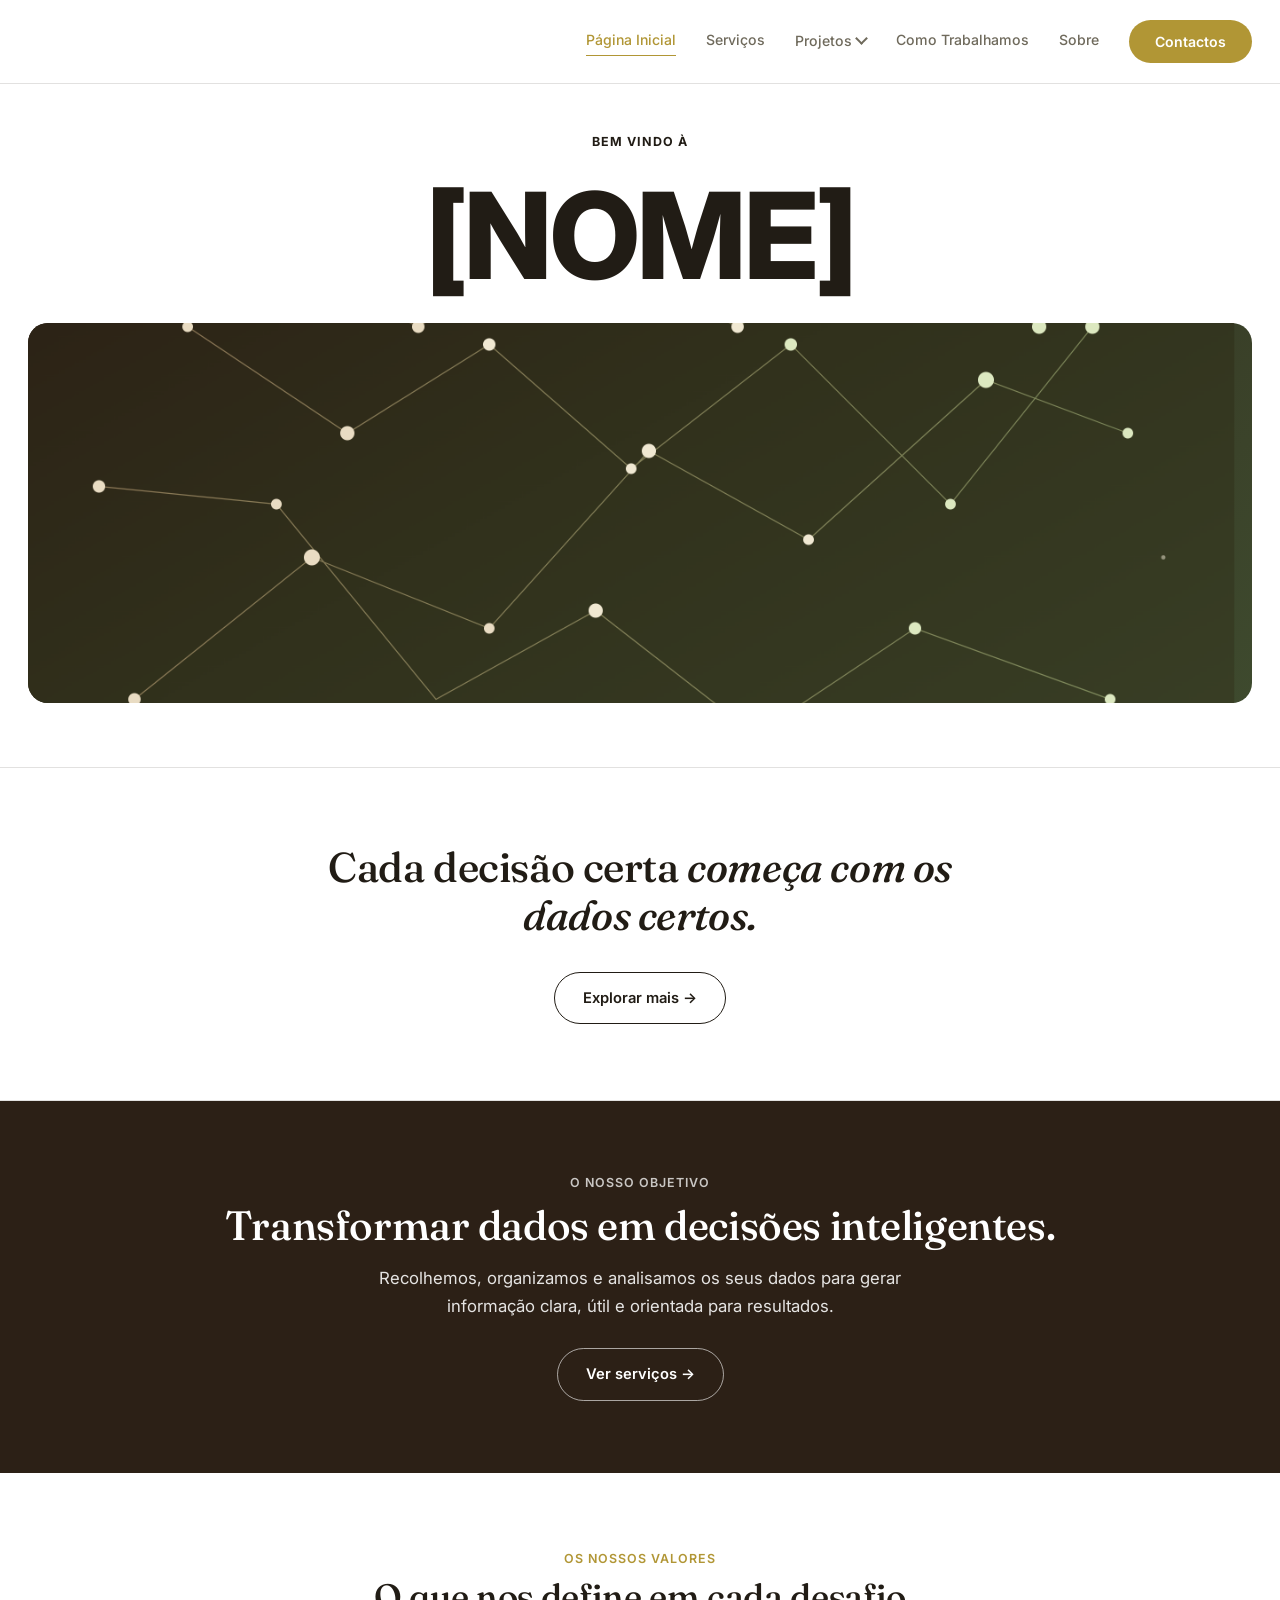
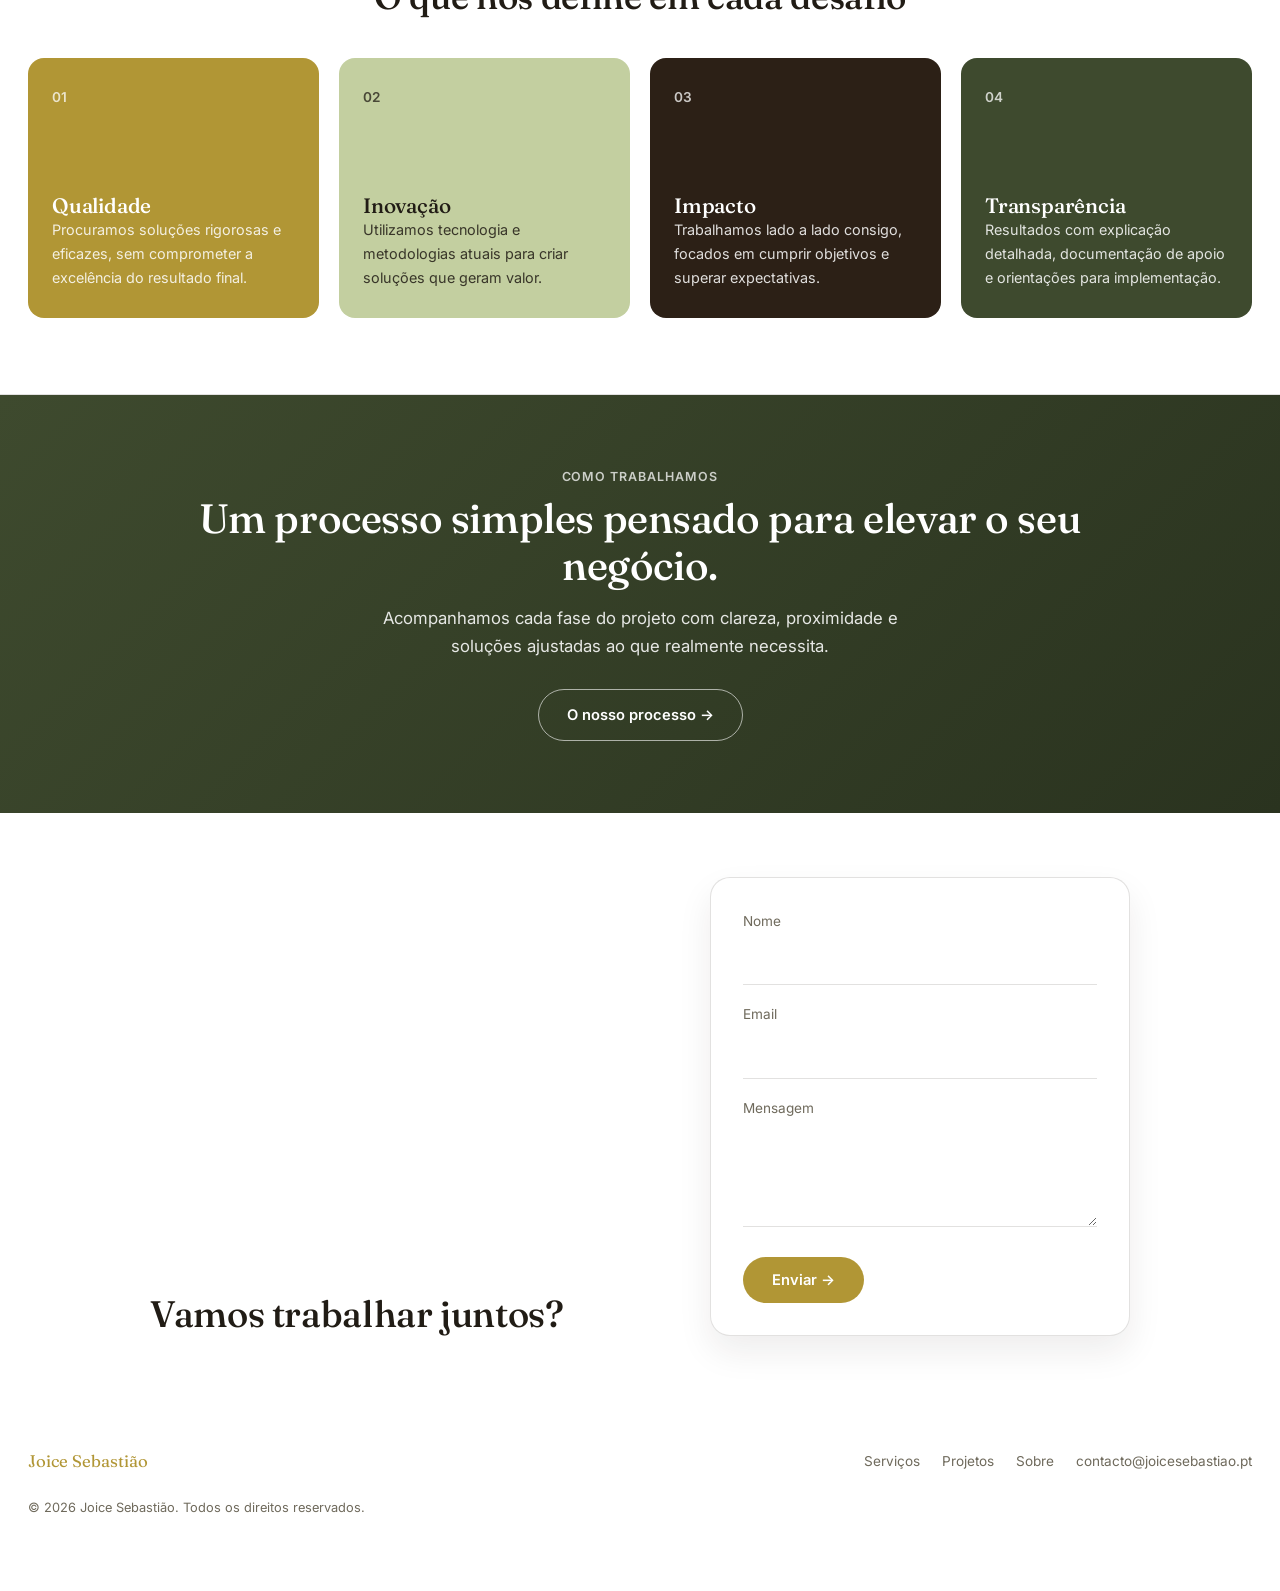
==== index.html @ 678a0b49 "Details" ====
<!DOCTYPE html>
<html lang="pt">
<head>
<meta charset="UTF-8">
<meta name="viewport" content="width=device-width, initial-scale=1.0">
<title>Joice Sebastião — Dados para decisões melhores</title>
<meta name="description" content="Ajudamos empresas a tomar decisões baseadas em dados: segmentação de clientes, classificação de risco de crédito e previsão de vendas.">
<link rel="stylesheet" href="css/style.css?v=49">
</head>
<body>

<div class="navbar-wrap">
  <div class="navbar-shell">
    <nav class="navbar">
      <button class="navbar__toggle" aria-label="Abrir menu">&#9776;</button>
      <ul class="navbar__links">
        <li><a href="index.html" class="is-active">Página Inicial</a></li>
        <li><a href="servicos.html">Serviços</a></li>
        <li class="has-dropdown">
          <a href="projetos.html">Projetos</a>
          <ul class="dropdown">
            <li><a href="projetos/segmentacao-centro-comercial.html">Clustering de Clientes</a></li>
            <li><a href="projetos/classificação-de-risco-banca.html">Classificação de Risco de Crédito</a></li>
            <li><a href="projetos/previsao-vendas-rossmann.html">Previsão de Vendas</a></li>
          </ul>
        </li>
        <li><a href="como-trabalhamos.html">Como Trabalhamos</a></li>
        <li><a href="sobre.html">Sobre</a></li>
        <li><a href="contactos.html" class="navbar__cta">Contactos</a></li>
      </ul>
    </nav>
  </div>
</div>

<header class="launch-hero">
  <div class="container">
    <div class="launch-hero__eyebrows">
      <span>Bem vindo à</span>
    </div>
    <h1 class="launch-hero__title">[NOME]</h1>
  </div>
  <div class="container">
    <div class="launch-hero__photo">
      <img src="assets/hero-banner.png" alt="" width="1440" height="720">
    </div>
  </div>
</header>

<section class="section">
  <div class="container explore__inner">
    <h2>Cada decisão certa <em>começa com os dados certos.</em></h2>
    <a href="#objetivo" class="btn btn-outline">Explorar mais &rarr;</a>
  </div>
</section>

<section class="narrative-block narrative-block--blue" id="objetivo">
  <div class="container">
    <span class="eyebrow">O nosso objetivo</span>
    <h2>Transformar dados em decisões inteligentes.</h2>
    <p>Recolhemos, organizamos e analisamos os seus dados para gerar informação clara, útil e orientada para resultados.</p>
    <a href="servicos.html" class="btn btn-outline--on-primary">Ver serviços &rarr;</a>
  </div>
</section>

<section class="section">
  <div class="container">
    <div class="section-head">
      <div>
        <span class="eyebrow">Os nossos valores</span>
        <h2>O que nos define em cada desafio</h2>
      </div>
    </div>

    <div class="values-grid">
      <div class="value-card value-card--red">
        <span class="value-card__num">01</span>
        <div>
          <h3>Qualidade</h3>
          <p>Procuramos soluções rigorosas e eficazes, sem comprometer a excelência do resultado final.</p>
        </div>
      </div>
      <div class="value-card value-card--sage">
        <span class="value-card__num">02</span>
        <div>
          <h3>Inovação</h3>
          <p>Utilizamos tecnologia e metodologias atuais para criar soluções que geram valor.</p>
        </div>
      </div>
      <div class="value-card value-card--blue">
        <span class="value-card__num">03</span>
        <div>
          <h3>Impacto</h3>
          <p>Trabalhamos lado a lado consigo, focados em cumprir objetivos e superar expectativas.</p>
        </div>
      </div>
      <div class="value-card value-card--olive">
        <span class="value-card__num">04</span>
        <div>
          <h3>Transparência</h3>
          <p>Resultados com explicação detalhada, documentação de apoio e orientações para implementação.</p>
        </div>
      </div>
    </div>
  </div>
</section>

<section class="narrative-block narrative-block--olive">
  <div class="container">
    <span class="eyebrow">Como trabalhamos</span>
    <h2>Um processo simples pensado para elevar o seu negócio.</h2>
    <p>Acompanhamos cada fase do projeto com clareza, proximidade e soluções ajustadas ao que realmente necessita.</p>
    <a href="como-trabalhamos.html" class="btn btn-outline--on-primary">O nosso processo &rarr;</a>
  </div>
</section>

<section class="home-contact">
  <div class="container">
    <div class="home-contact__card">
      <h2>Vamos trabalhar juntos?</h2>
      <form class="home-contact__form" action="mailto:contacto@joicesebastiao.pt" method="post" enctype="text/plain">
        <div class="form-field">
          <label for="home-nome">Nome</label>
          <input type="text" id="home-nome" name="nome" required>
        </div>
        <div class="form-field">
          <label for="home-email">Email</label>
          <input type="email" id="home-email" name="email" required>
        </div>
        <div class="form-field">
          <label for="home-mensagem">Mensagem</label>
          <textarea id="home-mensagem" name="mensagem" required></textarea>
        </div>
        <button type="submit" class="btn btn-primary">Enviar &rarr;</button>
      </form>
    </div>
  </div>
</section>

<footer class="footer">
  <div class="container">
    <div class="footer__row">
      <span class="footer__brand">Joice Sebastião</span>
      <div class="footer__links">
        <a href="servicos.html">Serviços</a>
        <a href="projetos.html">Projetos</a>
        <a href="sobre.html">Sobre</a>
        <a href="mailto:contacto@joicesebastiao.pt">contacto@joicesebastiao.pt</a>
      </div>
    </div>
    <p class="footer__meta">&copy; 2026 Joice Sebastião. Todos os direitos reservados.</p>
  </div>
</footer>

<script src="js/script.js?v=15"></script>
</body>
</html>
---- css/style.css ----
@charset "UTF-8";
@import url('https://fonts.googleapis.com/css2?family=Fraunces:opsz,wght@9..144,400;9..144,500;9..144,600&family=Inter:wght@400;500;600;800&family=Lora:ital,wght@0,500;0,600;0,700;1,500&display=swap');

:root {
  --color-primary:  #b19635;
  --color-primary-dark: #b19635;
  --color-sage: #c3cfa0;
  --color-blue: #2c2016;
  --color-olive: #3e4a2e;
  --bg: #ffffff;
  --text: #211c15;
  --text-muted: #6f6a5c;
  --on-primary: #ffffff;
  --line: rgba(33, 28, 21, 0.13);
  --gradient-primary: linear-gradient(135deg, var(--color-primary) 0%, var(--color-primary-dark) 100%);
  --font-serif: 'Fraunces', serif;
  --font-sans: 'Inter', sans-serif;
  --font-display: 'Inter', sans-serif;
  --max-width: 1440px;
}

* {
  box-sizing: border-box;
}

html {
  scroll-behavior: smooth;
}

body {
  margin: 0;
  background: var(--bg);
  color: var(--text);
  font-family: var(--font-sans);
  line-height: 1.65;
  -webkit-font-smoothing: antialiased;
}

h1, h2, h3, h4 {
  font-family: var(--font-serif);
  font-weight: 500;
  line-height: 1.15;
  letter-spacing: -0.01em;
  margin: 0 0 0.5em;
}

p {
  margin: 0 0 1em;
}

a {
  color: inherit;
  text-decoration: none;
}

img {
  max-width: 100%;
  display: block;
}

ul {
  margin: 0;
  padding: 0;
  list-style: none;
}

.container {
  max-width: var(--max-width);
  margin: 0 auto;
  padding: 0 28px;
}

/* Buttons & links */
.btn {
  display: inline-flex;
  align-items: center;
  gap: 8px;
  padding: 13px 28px;
  border-radius: 100px;
  font-family: var(--font-sans);
  font-weight: 600;
  font-size: 0.92rem;
  border: 1px solid transparent;
  cursor: pointer;
  transition: transform 0.15s ease, background 0.15s ease, color 0.15s ease;
}

.btn:hover {
  transform: translateY(-1px);
}

.btn-primary {
  background: var(--gradient-primary);
  color: var(--on-primary);
}

.btn-primary:hover {
  background: var(--color-primary-dark);
}

.btn-light {
  background: var(--on-primary);
  color: var(--color-primary-dark);
}

.btn-outline {
  background: transparent;
  border-color: currentColor;
}

.btn-outline--on-primary {
  color: var(--on-primary);
  border-color: rgba(255, 255, 255, 0.6);
}

.link-arrow {
  display: inline-flex;
  align-items: center;
  gap: 8px;
  font-weight: 600;
  font-size: 0.92rem;
  border-bottom: 1px solid currentColor;
  padding-bottom: 2px;
  transition: gap 0.2s ease;
}

.link-arrow:hover {
  gap: 14px;
}

/* Navbar */
.navbar-wrap {
  position: sticky;
  top: 0;
  z-index: 100;
  background: var(--bg);
  border-bottom: 1px solid var(--line);
}

.navbar-shell {
  position: relative;
  max-width: var(--max-width);
  margin: 0 auto;
  padding: 20px 28px;
  display: flex;
  justify-content: flex-end;
}

.navbar {
  display: flex;
  align-items: center;
}

.navbar__links {
  display: flex;
  align-items: center;
  gap: 30px;
  list-style: none;
  flex-wrap: nowrap;
}

.navbar__links a {
  display: block;
  padding-bottom: 4px;
  font-weight: 500;
  font-size: 0.88rem;
  color: var(--text-muted);
  white-space: nowrap;
  border-bottom: 1px solid transparent;
}

.navbar__links a:hover,
.navbar__links a.is-active {
  color: var(--color-primary-dark);
  border-bottom-color: var(--color-primary);
}

.navbar__links a.navbar__cta {
  display: inline-flex;
  align-items: center;
  justify-content: center;
  text-align: center;
  padding: 10px 26px;
  border-radius: 100px;
  background: var(--gradient-primary);
  color: var(--on-primary);
  font-weight: 600;
  border-bottom: none;
}

.navbar__links a.navbar__cta:hover {
  background: var(--color-primary-dark);
  color: var(--on-primary);
  border-bottom: none;
}

.navbar__toggle {
  display: none;
  background: none;
  border: none;
  font-size: 1.5rem;
  cursor: pointer;
  color: var(--color-primary-dark);
  padding: 4px 10px;
}

/* Nav dropdown */
.has-dropdown {
  position: relative;
}

.has-dropdown > a {
  display: inline-flex;
  align-items: center;
  gap: 5px;
}

.has-dropdown > a::after {
  content: '';
  width: 7px;
  height: 7px;
  border-right: 2px solid currentColor;
  border-bottom: 2px solid currentColor;
  margin-top: -3px;
  transform: rotate(45deg);
  transition: transform 0.2s ease;
}

.has-dropdown:hover > a::after,
.has-dropdown:focus-within > a::after {
  margin-top: 2px;
  transform: rotate(225deg);
}

.has-dropdown::after {
  content: '';
  position: absolute;
  left: 0;
  right: 0;
  top: 100%;
  height: 14px;
}

.dropdown {
  position: absolute;
  top: 100%;
  left: 50%;
  margin-top: 14px;
  transform: translateX(-50%) translateY(-6px);
  background: var(--bg);
  border: 1px solid var(--line);
  border-radius: 10px;
  box-shadow: 0 14px 30px rgba(33, 28, 21, 0.12);
  padding: 8px;
  min-width: 240px;
  list-style: none;
  opacity: 0;
  visibility: hidden;
  transition: opacity 0.18s ease, transform 0.18s ease, visibility 0.18s;
  z-index: 10;
}

.has-dropdown:hover .dropdown,
.has-dropdown:focus-within .dropdown {
  opacity: 1;
  visibility: visible;
  transform: translateX(-50%) translateY(0);
}

.dropdown a {
  display: block;
  padding: 10px 14px;
  border-radius: 6px;
  font-size: 0.85rem;
  color: var(--text-muted);
  white-space: normal;
  border-bottom: none;
}

.dropdown a:hover {
  background: var(--color-primary);
  color: var(--on-primary);
}

/* Hero */
.hero {
  background: var(--color-blue);
  color: var(--on-primary);
  border-radius: 0;
  padding: 96px 0;
  text-align: center;
}

.hero__grid {
  display: grid;
  grid-template-columns: 1.15fr 0.85fr;
  gap: 48px;
  align-items: center;
}

.hero__visual {
  display: flex;
  justify-content: center;
}

.hero__visual-card {
  position: relative;
  width: 100%;
  max-width: 380px;
  background: var(--bg);
  border-radius: 20px;
  padding: 32px 28px 64px;
  box-shadow: 0 24px 60px rgba(33, 28, 21, 0.28);
}

.hero__chart {
  width: 100%;
  height: auto;
  display: block;
}

.hero__chart-area {
  fill: var(--color-primary);
  opacity: 0.16;
}

.hero__chart-line {
  fill: none;
  stroke: var(--color-primary);
  stroke-width: 3;
  stroke-linecap: round;
}

.hero__chip {
  position: absolute;
  display: flex;
  flex-direction: column;
  gap: 2px;
  background: var(--bg);
  border-radius: 12px;
  padding: 10px 16px;
  box-shadow: 0 10px 24px rgba(33, 28, 21, 0.16);
}

.hero__chip-label {
  font-size: 0.68rem;
  color: var(--text-muted);
  text-transform: uppercase;
  letter-spacing: 0.04em;
  white-space: nowrap;
}

.hero__chip-value {
  font-family: var(--font-serif);
  font-weight: 600;
  font-size: 1.05rem;
  color: var(--color-primary-dark);
  white-space: nowrap;
}

.hero__chip--1 {
  top: 18px;
  right: -14px;
}

.hero__chip--2 {
  bottom: 18px;
  left: -14px;
}

.hero__eyebrow {
  display: block;
  font-size: 0.8rem;
  letter-spacing: 0.12em;
  text-transform: uppercase;
  color: rgba(255, 255, 255, 0.75);
  margin-bottom: 20px;
}

.hero h1 {
  font-size: clamp(1.8rem, 3.2vw, 2.6rem);
  max-width: 1000px;
  font-weight: 500;
  white-space: normal;
  margin: 0 auto 4px;
}

.hero h1 em {
  font-style: italic;
}

.hero__tagline {
  font-family: var(--font-serif);
  font-weight: 600;
  font-size: 1.6rem;
  color: var(--on-primary);
  margin-top: 0;
  margin-bottom: 0;
}

.hero__lead {
  font-size: 1.15rem;
  color: rgba(255, 255, 255, 0.88);
  max-width: 820px;
  margin: 18px auto 0;
  font-family: var(--font-sans);
}

.hero__actions {
  display: flex;
  justify-content: center;
  gap: 16px;
  margin-top: 32px;
  flex-wrap: wrap;
}

/* Section */
.section {
  padding: 76px 0;
  border-bottom: 1px solid var(--line);
}

.section:last-of-type {
  border-bottom: none;
}

.section--tight {
  padding: 48px 0;
}

.section-head {
  display: flex;
  flex-direction: column;
  align-items: center;
  text-align: center;
  gap: 20px;
  margin: 0 auto 40px;
  max-width: 640px;
}

.section-head h2 {
  font-size: clamp(1.6rem, 3.6vw, 2.2rem);
  margin: 0;
}

.eyebrow {
  display: block;
  font-family: var(--font-sans);
  font-weight: 600;
  font-size: 0.78rem;
  text-transform: uppercase;
  letter-spacing: 0.08em;
  color: var(--color-primary-dark);
  margin-bottom: 8px;
}

.section-lead {
  color: var(--text-muted);
  max-width: 560px;
}

/* Explore teaser */
.explore__inner {
  display: flex;
  flex-direction: column;
  align-items: center;
  gap: 32px;
  text-align: center;
}

.explore__inner h2 {
  max-width: 640px;
  font-size: clamp(1.8rem, 4vw, 2.6rem);
  margin: 0;
}

/* Image grid */
.image-grid {
  display: grid;
  grid-template-columns: 1fr 1fr;
  gap: 20px;
}

.image-grid__col {
  display: flex;
  flex-direction: column;
  gap: 20px;
}

.image-grid__item {
  background: #ece4d1;
  border-radius: 12px;
}

.image-grid__item--sm {
  min-height: 140px;
}

.image-grid__item--lg {
  min-height: 300px;
}

/* Scroll reveal */
.reveal {
  opacity: 0;
  transform: translateY(22px);
  transition: opacity 0.7s cubic-bezier(0.2, 0.7, 0.3, 1), transform 0.7s cubic-bezier(0.2, 0.7, 0.3, 1);
}

.reveal.is-visible {
  opacity: 1;
  transform: translateY(0);
}

.image-grid__item {
  transition: transform 0.3s ease, box-shadow 0.3s ease;
}

.image-grid__item:hover {
  transform: translateY(-4px);
  box-shadow: 0 14px 30px rgba(33, 28, 21, 0.1);
}

@media (prefers-reduced-motion: reduce) {
  .reveal,
  .modal-reveal {
    opacity: 1;
    transform: none;
    transition: none;
  }

  .image-grid__item {
    transition: none;
  }
}

/* Service cards (playful, homepage teaser) */
.service-cards {
  display: grid;
  grid-template-columns: repeat(2, 1fr);
  gap: 24px;
  align-items: stretch;
}

.service-card {
  position: relative;
  background: var(--bg);
  border: 1px solid var(--line);
  border-radius: 20px;
  padding: 26px 26px 28px;
  overflow: hidden;
  transition: transform 0.25s ease, box-shadow 0.25s ease, border-color 0.25s ease;
}

.service-card:hover {
  transform: translateY(-6px) rotate(-0.6deg);
  box-shadow: 0 20px 40px rgba(33, 28, 21, 0.12);
  border-color: var(--color-primary);
}

.service-card:nth-child(even):hover {
  transform: translateY(-6px) rotate(0.6deg);
}

.service-card__ghost {
  position: absolute;
  top: 12px;
  right: 16px;
  font-family: var(--font-serif);
  font-size: 3rem;
  color: var(--color-primary);
  opacity: 0.18;
  line-height: 1;
  pointer-events: none;
}

.service-card h3 {
  font-size: 1.2rem;
  margin: 30px 0 8px;
  position: relative;
  max-width: 80%;
}

.service-card p {
  color: var(--text-muted);
  margin: 0 0 20px;
  font-size: 0.94rem;
  position: relative;
}

.service-card .btn {
  position: relative;
  padding: 9px 20px;
  font-size: 0.84rem;
}

/* Service rows (two-column cards, for services page) */
.service-rows {
  display: grid;
  grid-template-columns: repeat(2, 1fr);
  gap: 24px;
}

.service-row {
  display: flex;
  flex-direction: column;
  align-items: flex-start;
  gap: 4px;
  padding: 40px 36px;
  border: 1px solid var(--line);
  border-radius: 20px;
  transition: transform 0.25s ease, box-shadow 0.25s ease, border-color 0.25s ease;
}

.service-row:hover {
  transform: translateY(-6px);
  box-shadow: 0 18px 36px rgba(33, 28, 21, 0.1);
  border-color: var(--color-primary);
}

.service-row__index {
  font-family: var(--font-serif);
  font-size: 1.9rem;
  color: var(--color-primary);
  margin-bottom: 10px;
}

.service-row h3 {
  font-size: 1.25rem;
  margin: 0 0 8px;
}

.service-row p {
  color: var(--text-muted);
  margin: 0 0 24px;
  font-size: 0.94rem;
}

.service-row .link-arrow {
  margin-top: auto;
}

/* Service sub-heading (merged service category pages) */
.service-sub {
  display: flex;
  align-items: center;
  gap: 12px;
  margin: 0 0 4px;
}

.service-sub h3 {
  font-size: 1.5rem;
  margin: 0;
}

.service-divider {
  padding-top: 40px;
  border-top: 1px solid var(--line);
}

/* Cards (projects) */
.card-grid {
  display: grid;
  grid-template-columns: repeat(3, 1fr);
  gap: 22px;
}

.card {
  border: 1px solid var(--line);
  border-radius: 12px;
  padding: 28px;
}

.card h3 {
  font-size: 1.1rem;
}

.card p {
  color: var(--text-muted);
  font-size: 0.94rem;
}

.card--project {
  transition: transform 0.3s ease, box-shadow 0.3s ease, border-color 0.3s ease;
}

.card--project:hover {
  transform: translateY(-4px);
  box-shadow: 0 16px 34px rgba(33, 28, 21, 0.1);
  border-color: var(--color-primary);
}

.card__reveal {
  display: grid;
  grid-template-rows: 0fr;
  transition: grid-template-rows 0.35s ease;
}

.card__reveal-inner {
  overflow: hidden;
}

.card--project:hover .card__reveal {
  grid-template-rows: 1fr;
}

.card__reveal-stat {
  display: flex;
  align-items: center;
  gap: 14px;
  padding-top: 16px;
  margin-top: 2px;
  margin-bottom: 14px;
  border-top: 1px solid var(--line);
}

.card__reveal-stat .num {
  font-family: var(--font-serif);
  font-size: 2.2rem;
  color: var(--color-primary);
  line-height: 1;
}

.card__reveal-stat p {
  margin: 0;
  font-size: 0.85rem;
}

/* Steps */
.steps {
  display: flex;
  flex-direction: column;
}

.step {
  display: grid;
  grid-template-columns: 64px 1fr;
  gap: 24px;
  padding: 30px 0;
  border-top: 1px solid var(--line);
}

.steps .step:last-child {
  border-bottom: 1px solid var(--line);
}

.step__number {
  font-family: var(--font-serif);
  font-size: 1.7rem;
  color: var(--color-primary);
}

.step h3 {
  font-size: 1.15rem;
}

.step p {
  color: var(--text-muted);
  margin: 0;
  max-width: 500px;
}

/* CTA banner (brand block) */
.cta-banner {
  background: var(--gradient-primary);
  color: var(--on-primary);
  padding: 40px 0;
}

.cta-banner__inner {
  display: flex;
  align-items: center;
  justify-content: space-between;
  gap: 20px;
  flex-wrap: wrap;
}

.cta-banner p {
  margin: 0;
  font-family: var(--font-serif);
  font-size: 1.2rem;
}

/* Detail page */
.detail-eyebrow {
  color: rgba(255, 255, 255, 0.8);
  font-size: 0.8rem;
  text-transform: uppercase;
  letter-spacing: 0.12em;
  display: block;
  margin-bottom: 16px;
}

.detail-body {
  max-width: 720px;
  margin: 0 auto;
}

.detail-body h4 {
  font-family: var(--font-sans);
  font-weight: 600;
  font-size: 0.92rem;
  text-transform: uppercase;
  letter-spacing: 0.04em;
  margin-top: 40px;
  margin-bottom: 16px;
  color: var(--text);
}

.detail-list li {
  padding: 13px 0 13px 22px;
  border-top: 1px solid var(--line);
  position: relative;
  color: var(--text-muted);
}

.detail-list li:last-child {
  border-bottom: 1px solid var(--line);
}

.detail-list li::before {
  content: '';
  position: absolute;
  left: 0;
  top: 21px;
  width: 8px;
  height: 1px;
  background: var(--color-primary);
}

.detail-list li strong {
  color: var(--text);
  font-weight: 600;
}

.detail-note {
  color: var(--text-muted);
  font-family: 'Lora', serif;
  font-style: italic;
  font-size: 1.1rem;
  margin-top: 24px;
  line-height: 1.5;
}

/* Two-column detail sections */
.detail-columns {
  display: grid;
  grid-template-columns: 1fr 1fr;
  gap: 28px;
  align-items: start;
}

.detail-column {
  border: 1px solid var(--line);
  border-radius: 16px;
  padding: 32px;
}

.detail-column h4 {
  font-family: var(--font-sans);
  font-weight: 600;
  font-size: 0.92rem;
  text-transform: uppercase;
  letter-spacing: 0.04em;
  color: var(--text);
  margin: 0 0 18px;
}

/* Project detail extras */
.project-layout {
  display: grid;
  grid-template-columns: 260px 1fr;
  gap: 64px;
  align-items: start;
}

.project-sidebar {
  position: sticky;
  top: 110px;
}

.project-sidebar__cta {
  width: 100%;
  justify-content: center;
  margin-top: 28px;
}

.project-meta--vertical {
  display: flex;
  flex-direction: column;
  gap: 20px;
}

.project-meta--vertical .project-meta__item {
  padding-bottom: 18px;
  border-bottom: 1px solid var(--line);
}

.project-meta__item .label {
  display: block;
  font-size: 0.78rem;
  text-transform: uppercase;
  letter-spacing: 0.08em;
  color: var(--text-muted);
  margin-bottom: 4px;
}

.project-meta__item .value {
  display: block;
  font-family: var(--font-serif);
  font-size: 1.1rem;
}

.deliverable-grid {
  display: grid;
  grid-template-columns: 1fr 1fr;
  gap: 20px;
  margin-bottom: 8px;
}

.deliverable-card {
  border: 1px solid var(--line);
  border-radius: 14px;
  padding: 28px;
  transition: transform 0.25s ease, box-shadow 0.25s ease, border-color 0.25s ease;
}

.deliverable-card:hover {
  transform: translateY(-4px);
  box-shadow: 0 16px 34px rgba(33, 28, 21, 0.1);
  border-color: var(--color-primary);
}

.deliverable-card__num {
  display: block;
  font-family: var(--font-serif);
  font-size: 1.9rem;
  color: var(--color-primary);
  margin-bottom: 10px;
}

.deliverable-card h5 {
  font-family: var(--font-serif);
  font-weight: 500;
  font-size: 1.1rem;
  margin: 0 0 8px;
}

.deliverable-card p {
  color: var(--text-muted);
  font-size: 0.92rem;
  margin: 0;
}

.deliverable-card .detail-list {
  margin-top: 6px;
}

.deliverable-card .detail-list li {
  font-size: 0.88rem;
  padding: 10px 0 10px 18px;
}

.results-grid {
  display: grid;
  grid-template-columns: repeat(3, 1fr);
  gap: 20px;
}

.results-grid--2x2 {
  grid-template-columns: repeat(2, 1fr);
}

.result-card {
  background: var(--gradient-primary);
  color: var(--on-primary);
  border-radius: 14px;
  padding: 28px;
}

.result-card__num {
  display: block;
  font-family: var(--font-serif);
  font-size: 2.6rem;
  margin-bottom: 12px;
}

.result-card p {
  margin: 0;
  font-size: 0.9rem;
  opacity: 0.92;
}

.project-main h4 {
  font-family: var(--font-serif);
  font-weight: 500;
  font-size: 1.9rem;
  text-transform: none;
  letter-spacing: normal;
  color: var(--text);
  margin-top: 48px;
  margin-bottom: 22px;
}

.project-main h4:first-child {
  margin-top: 0;
}

/* Contact */
.contact-grid {
  display: grid;
  grid-template-columns: 1fr 1fr;
  gap: 56px;
}

.contact-list {
  display: flex;
  flex-direction: column;
  gap: 22px;
}

.contact-list dt {
  font-size: 0.78rem;
  text-transform: uppercase;
  letter-spacing: 0.1em;
  color: var(--text-muted);
  margin-bottom: 4px;
}

.contact-list dd {
  margin: 0;
  font-family: var(--font-serif);
  font-size: 1.2rem;
}

.form-field {
  margin-bottom: 20px;
}

.form-field label {
  display: block;
  font-size: 0.85rem;
  color: var(--text-muted);
  margin-bottom: 8px;
}

.form-field input,
.form-field textarea {
  width: 100%;
  padding: 12px 0;
  border: none;
  border-bottom: 1px solid var(--line);
  background: transparent;
  font-family: var(--font-sans);
  font-size: 1rem;
  color: var(--text);
}

.form-field input:focus,
.form-field textarea:focus {
  outline: none;
  border-bottom-color: var(--color-primary);
}

.form-field textarea {
  min-height: 100px;
  resize: vertical;
}

/* Modal */
.modal-overlay {
  position: fixed;
  inset: 0;
  background: rgba(33, 28, 21, 0.55);
  display: flex;
  align-items: center;
  justify-content: center;
  padding: 24px;
  z-index: 200;
  opacity: 0;
  visibility: hidden;
  transition: opacity 0.25s ease, visibility 0.25s;
}

.modal-overlay.is-open {
  opacity: 1;
  visibility: visible;
}

.modal {
  background: var(--on-primary);
  border-radius: 20px;
  max-width: 880px;
  width: 100%;
  max-height: 85vh;
  overflow-y: auto;
  box-shadow: 0 30px 70px rgba(33, 28, 21, 0.35);
  transform: translateY(16px);
  transition: transform 0.25s ease;
  font-family: 'Lora', serif;
}

.modal-overlay.is-open .modal {
  transform: translateY(0);
}

.modal__header {
  position: relative;
  background: var(--gradient-primary);
  color: var(--on-primary);
  padding: 48px 56px 36px;
  border-radius: 20px 20px 0 0;
}

.modal__close {
  position: absolute;
  top: 24px;
  right: 24px;
  width: 40px;
  height: 40px;
  border-radius: 50%;
  border: none;
  background: rgba(255, 255, 255, 0.2);
  color: var(--on-primary);
  font-size: 1.4rem;
  line-height: 1;
  cursor: pointer;
  display: flex;
  align-items: center;
  justify-content: center;
  transition: background 0.15s ease;
}

.modal__close:hover {
  background: rgba(255, 255, 255, 0.35);
}

.modal__header h3 {
  font-family: 'Lora', serif;
  font-weight: 600;
  font-size: clamp(1.9rem, 3.4vw, 2.6rem);
  line-height: 1.25;
  margin: 0 0 14px;
  padding-right: 40px;
}

.modal__header p {
  color: rgba(255, 255, 255, 0.88);
  margin: 0;
  font-size: 1.05rem;
  line-height: 1.6;
  max-width: 620px;
}

.modal__body {
  padding: 40px 56px 48px;
}

.modal__tabs {
  display: flex;
  gap: 24px;
  border-bottom: 1px solid var(--line);
  margin-bottom: 28px;
  overflow-x: auto;
}

.modal__tab {
  background: none;
  border: none;
  padding: 0 0 14px;
  font-family: 'Lora', serif;
  font-weight: 600;
  font-size: 0.98rem;
  color: var(--text-muted);
  cursor: pointer;
  white-space: nowrap;
  border-bottom: 2px solid transparent;
  margin-bottom: -1px;
  transition: color 0.15s ease, border-color 0.15s ease;
}

.modal__tab.is-active {
  color: var(--color-primary-dark);
  border-bottom-color: var(--color-primary);
}

.modal__panel {
  display: none;
}

.modal__panel.is-active {
  display: block;
}

.modal__panel p {
  color: var(--text);
  font-size: 1.02rem;
  line-height: 1.75;
  margin: 0 0 1.2em;
}

.modal__panel h4 {
  font-family: 'Lora', serif;
  font-weight: 600;
  font-size: 0.9rem;
  text-transform: uppercase;
  letter-spacing: 0.04em;
  color: var(--text);
  margin: 32px 0 14px;
}

.modal__panel h4:first-child {
  margin-top: 0;
}

.modal__panel .detail-note {
  margin-top: 24px;
}

.modal__panel .detail-list li {
  padding-top: 16px;
  padding-bottom: 16px;
  line-height: 1.6;
}

.check-list {
  display: grid;
  grid-template-columns: 1fr;
  gap: 12px;
  margin: 0;
  padding: 0;
  list-style: none;
}

.check-list li {
  display: flex;
  align-items: center;
  gap: 14px;
  background: #f4efe0;
  border-radius: 12px;
  padding: 16px 20px;
  color: var(--text);
  font-size: 0.95rem;
  line-height: 1.6;
}

.check-list li::before {
  content: '\2713';
  flex-shrink: 0;
  width: 26px;
  height: 26px;
  border-radius: 50%;
  display: flex;
  align-items: center;
  justify-content: center;
  background: rgba(122, 31, 31, 0.14);
  color: var(--color-primary-dark);
  font-weight: 700;
  font-size: 0.8rem;
}

.modal__footer {
  padding: 28px 56px 44px;
  border-top: 1px solid var(--line);
  display: flex;
  align-items: center;
  justify-content: space-between;
  gap: 16px;
  flex-wrap: wrap;
}

.modal__footer p {
  margin: 0;
  font-family: 'Lora', serif;
  font-size: 1.1rem;
  color: var(--text);
}

.modal__footer .btn {
  font-family: 'Lora', serif;
}

body.modal-open {
  overflow: hidden;
}

.modal-reveal {
  opacity: 0;
  transform: translateY(14px);
  transition: opacity 0.45s cubic-bezier(0.2, 0.7, 0.3, 1), transform 0.45s cubic-bezier(0.2, 0.7, 0.3, 1);
}

.modal-reveal.is-visible {
  opacity: 1;
  transform: translateY(0);
}

button.link-arrow {
  background: none;
  border: none;
  border-bottom: 1px solid currentColor;
  padding: 0 0 2px;
  font-family: inherit;
  color: inherit;
  cursor: pointer;
}

@media (max-width: 860px) {
  .modal__header,
  .modal__body,
  .modal__footer {
    padding-left: 24px;
    padding-right: 24px;
  }
}

/* Launch hero */
.launch-hero {
  padding: 48px 0 64px;
  border-bottom: 1px solid var(--line);
}

.launch-hero__eyebrows {
  display: flex;
  justify-content: center;
  align-items: center;
  gap: 32px;
  flex-wrap: wrap;
  font-family: var(--font-sans);
  font-weight: 600;
  font-size: 0.78rem;
  text-transform: uppercase;
  letter-spacing: 0.08em;
  color: var(--text-muted);
  margin-bottom: 28px;
  text-align: center;
}

.launch-hero__eyebrows span:first-child {
  color: var(--text);
  font-weight: 700;
}

.launch-hero__title {
  font-family: var(--font-display);
  font-weight: 800;
  text-transform: uppercase;
  letter-spacing: -0.02em;
  font-size: clamp(3rem, 10vw, 7.5rem);
  line-height: 0.92;
  margin: 0 0 32px;
  color: var(--text);
  text-align: center;
}

.launch-hero__photo {
  height: clamp(220px, 30vw, 380px);
  border-radius: 20px;
  background: linear-gradient(135deg, var(--color-blue) 0%, var(--color-olive) 100%);
  overflow: hidden;
}

.launch-hero__photo img {
  width: 100%;
  height: 100%;
  object-fit: cover;
}

/* Homepage narrative sections */
.narrative-block {
  padding: 72px 0;
  color: var(--on-primary);
  text-align: center;
}

.narrative-block .eyebrow {
  color: rgba(255, 255, 255, 0.75);
}

.narrative-block h2 {
  font-size: clamp(1.6rem, 3.2vw, 2.6rem);
  max-width: 900px;
  margin: 0 auto 16px;
  white-space: normal;
}

.narrative-block p {
  color: rgba(255, 255, 255, 0.88);
  max-width: 560px;
  font-size: 1.05rem;
  margin: 0 auto 28px;
}

.narrative-block--blue {
  background: var(--color-blue);
}

.narrative-block--olive {
  background: linear-gradient(135deg, var(--color-olive) 0%, #2a331f 100%);
}

.values-grid {
  display: grid;
  grid-template-columns: repeat(4, 1fr);
  gap: 20px;
}

.value-card {
  border-radius: 16px;
  padding: 28px 24px;
  min-height: 260px;
  display: flex;
  flex-direction: column;
  justify-content: space-between;
  transition: transform 0.25s ease, box-shadow 0.25s ease;
}

.value-card:hover {
  transform: translateY(-4px);
  box-shadow: 0 16px 34px rgba(33, 28, 21, 0.16);
}

.value-card__num {
  font-family: var(--font-sans);
  font-weight: 600;
  font-size: 0.85rem;
  opacity: 0.75;
}

.value-card h3 {
  font-size: 1.3rem;
  margin: 12px 0 0;
  color: inherit;
}

.value-card p {
  font-size: 0.9rem;
  margin: 0;
  opacity: 0.85;
}

.value-card--red {
  background: var(--color-primary);
  color: var(--on-primary);
}

.value-card--sage {
  background: var(--color-sage);
  color: var(--text);
}

.value-card--blue {
  background: var(--color-blue);
  color: var(--on-primary);
}

.value-card--olive {
  background: var(--color-olive);
  color: var(--on-primary);
}

.final-cta {
  padding: 96px 0;
  text-align: center;
  color: var(--on-primary);
  background: var(--gradient-primary);
}

.final-cta h2 {
  font-size: clamp(2rem, 5vw, 3rem);
  max-width: 900px;
  margin: 0 auto 16px;
}

.final-cta p {
  color: rgba(255, 255, 255, 0.88);
  max-width: 480px;
  margin: 0 auto 32px;
  font-size: 1.05rem;
}

.home-contact {
  padding: 64px 0;
}

.home-contact__card {
  display: flex;
  align-items: flex-end;
  justify-content: flex-end;
  gap: 64px;
  max-width: 980px;
  margin: 0 auto;
  text-align: left;
}

.home-contact__card h2 {
  color: var(--text);
  font-size: clamp(1.6rem, 3vw, 2.3rem);
  max-width: 700px;
  margin: 0;
  white-space: normal;
}

.home-contact__form {
  background: var(--on-primary);
  border: 1px solid var(--line);
  border-radius: 20px;
  padding: 32px;
  max-width: 420px;
  width: 100%;
  margin: 0 0 0 auto;
  text-align: left;
  box-shadow: 0 16px 34px rgba(33, 28, 21, 0.08);
}

.home-contact__form .form-field {
  margin-bottom: 18px;
}

.home-contact__form .form-field:last-of-type {
  margin-bottom: 22px;
}

@media (max-width: 860px) {
  .home-contact__card {
    flex-direction: column;
    align-items: stretch;
  }

  .home-contact__card h2 {
    max-width: none;
  }

  .home-contact__form {
    max-width: none;
    margin: 0;
    padding: 24px;
  }

  .launch-hero__eyebrows {
    font-size: 0.7rem;
  }

  .narrative-block {
    padding: 44px 0;
  }

  .values-grid {
    grid-template-columns: 1fr;
  }

  .final-cta {
    padding: 56px 0;
  }
}

/* FAQ */
.faq-list {
  display: flex;
  flex-direction: column;
}

.faq-item {
  border-top: 1px solid var(--line);
  padding: 22px 0;
}

.faq-item:last-child {
  border-bottom: 1px solid var(--line);
}

.faq-item summary {
  cursor: pointer;
  font-family: var(--font-serif);
  font-size: 1.1rem;
  font-weight: 500;
  list-style: none;
  display: flex;
  align-items: center;
  justify-content: space-between;
  gap: 16px;
}

.faq-item summary::-webkit-details-marker {
  display: none;
}

.faq-item summary::after {
  content: '+';
  font-family: var(--font-sans);
  font-size: 1.4rem;
  font-weight: 400;
  color: var(--color-primary-dark);
  transition: transform 0.2s ease;
  flex-shrink: 0;
}

.faq-item[open] summary::after {
  transform: rotate(45deg);
}

.faq-item p {
  color: var(--text-muted);
  max-width: 720px;
  margin: 14px 0 0;
}

/* Footer */
.footer {
  padding: 48px 0 60px;
}

.footer__row {
  display: flex;
  justify-content: space-between;
  align-items: center;
  flex-wrap: wrap;
  gap: 16px;
}

.footer__brand {
  font-family: var(--font-serif);
  font-size: 1.05rem;
  color: var(--color-primary-dark);
}

.footer__links {
  display: flex;
  gap: 22px;
  flex-wrap: wrap;
}

.footer__links a {
  font-size: 0.85rem;
  color: var(--text-muted);
}

.footer__links a:hover {
  color: var(--text);
}

.footer__meta {
  font-size: 0.8rem;
  color: var(--text-muted);
  margin-top: 22px;
}

/* Responsive */
@media (max-width: 860px) {
  .hero__grid {
    grid-template-columns: 1fr;
    gap: 40px;
  }

  .hero__visual {
    order: 2;
  }

  .hero__visual-card {
    max-width: 340px;
    margin: 0 auto;
  }

  .hero__chip--1 {
    right: 8px;
  }

  .hero__chip--2 {
    left: 8px;
  }

  .navbar__links {
    position: absolute;
    top: calc(100% + 10px);
    left: 0;
    right: 0;
    background: var(--bg);
    border-radius: 16px;
    flex-direction: column;
    align-items: stretch;
    padding: 12px;
    box-shadow: 0 10px 30px rgba(33, 28, 21, 0.1);
    display: none;
  }

  .navbar__links.is-open {
    display: flex;
  }

  .navbar__links a {
    text-align: center;
  }

  .has-dropdown > a {
    display: flex;
    justify-content: center;
    width: 100%;
  }

  .navbar__toggle {
    display: block;
  }

  .navbar-shell {
    justify-content: flex-end;
    padding: 16px 24px;
  }

  .dropdown {
    display: none;
  }

  .image-grid {
    grid-template-columns: 1fr;
  }

  .card-grid {
    grid-template-columns: 1fr;
  }

  .contact-grid {
    grid-template-columns: 1fr;
    gap: 36px;
  }

  .service-cards {
    grid-template-columns: 1fr;
  }

  .project-layout {
    grid-template-columns: 1fr;
    gap: 32px;
  }

  .detail-columns {
    grid-template-columns: 1fr;
  }

  .project-sidebar {
    position: static;
  }

  .deliverable-grid,
  .results-grid,
  .results-grid--2x2,
  .service-rows {
    grid-template-columns: 1fr;
  }
}
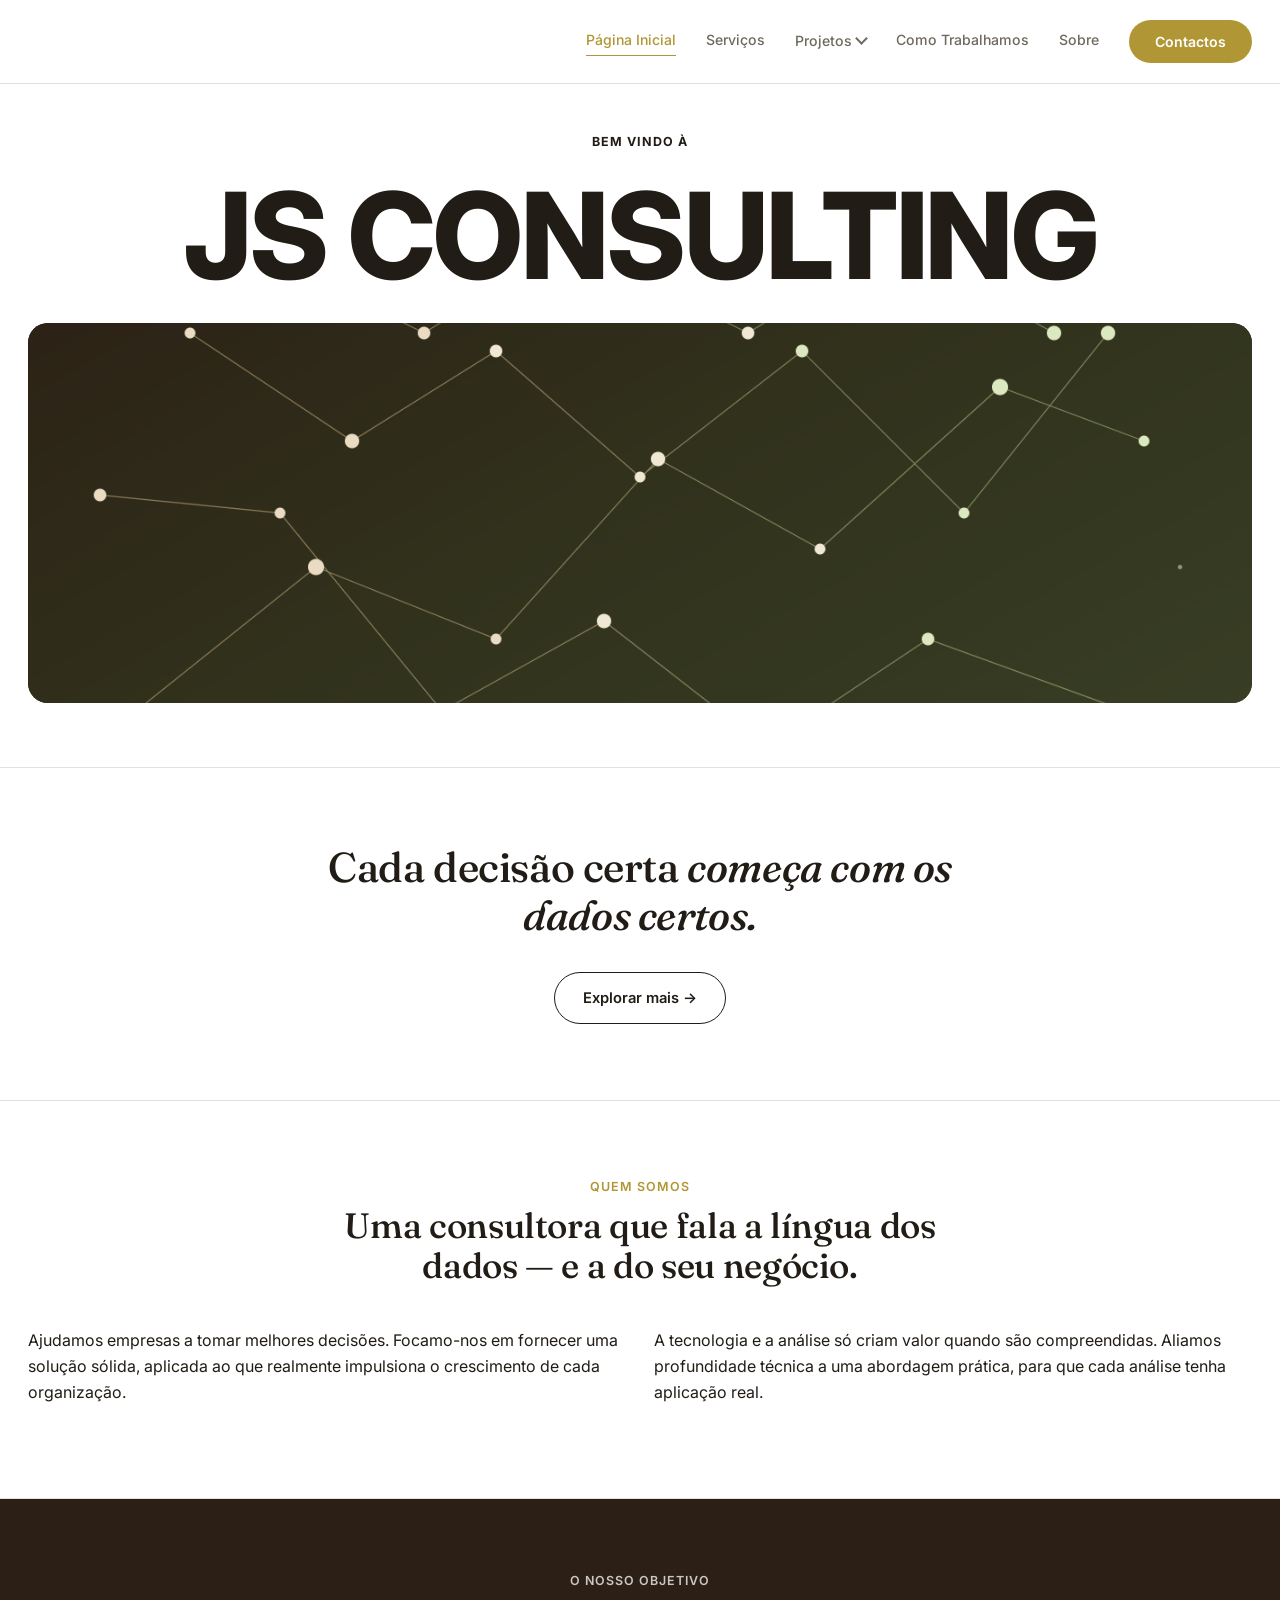
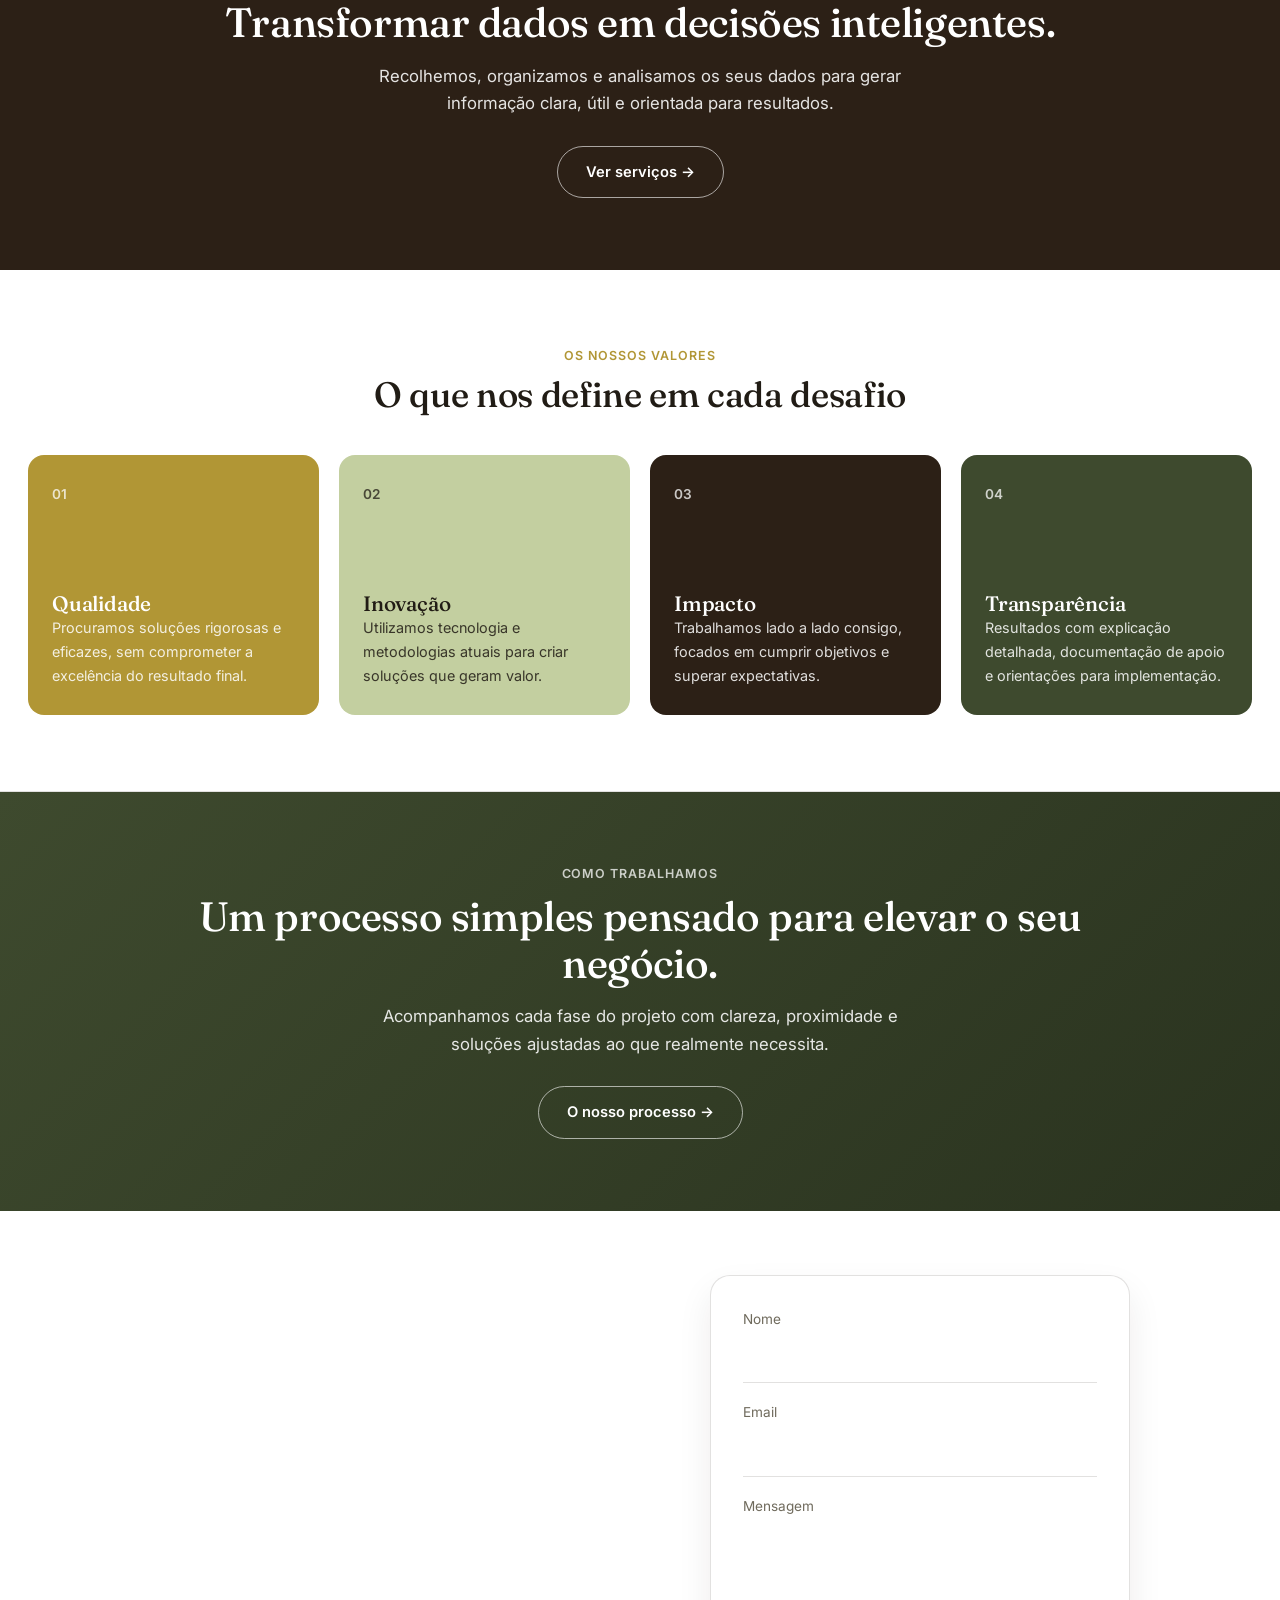
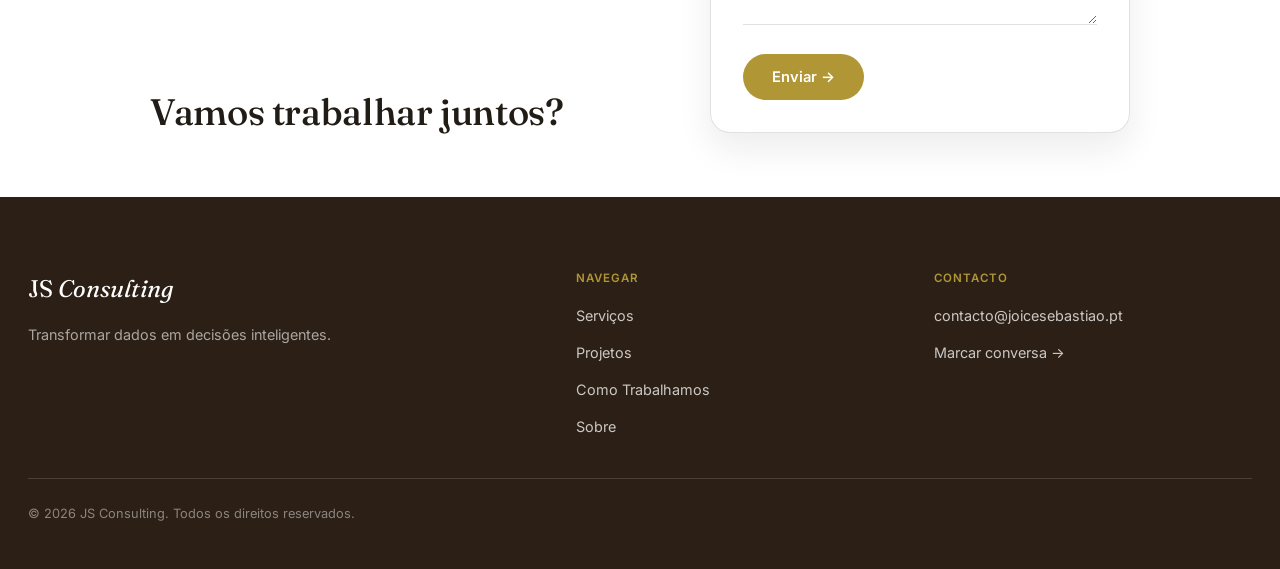
==== commit 27d56cfc: "Updating" ====
--- a/index.html
+++ b/index.html
@@ -3,9 +3,9 @@
 <head>
 <meta charset="UTF-8">
 <meta name="viewport" content="width=device-width, initial-scale=1.0">
-<title>Joice Sebastião — Dados para decisões melhores</title>
+<title>JS Consulting — Dados para decisões melhores</title>
 <meta name="description" content="Ajudamos empresas a tomar decisões baseadas em dados: segmentação de clientes, classificação de risco de crédito e previsão de vendas.">
-<link rel="stylesheet" href="css/style.css?v=49">
+<link rel="stylesheet" href="css/style.css?v=52">
 </head>
 <body>
 
@@ -37,11 +37,11 @@
     <div class="launch-hero__eyebrows">
       <span>Bem vindo à</span>
     </div>
-    <h1 class="launch-hero__title">[NOME]</h1>
+    <h1 class="launch-hero__title">JS Consulting</h1>
   </div>
   <div class="container">
     <div class="launch-hero__photo">
-      <img src="assets/hero-banner.png" alt="" width="1440" height="720">
+      <img src="assets/hero-banner.png" alt="" width="2720" height="1520">
     </div>
   </div>
 </header>
@@ -50,6 +50,22 @@
   <div class="container explore__inner">
     <h2>Cada decisão certa <em>começa com os dados certos.</em></h2>
     <a href="#objetivo" class="btn btn-outline">Explorar mais &rarr;</a>
+  </div>
+</section>
+
+<section class="section">
+  <div class="container">
+    <div class="section-head">
+      <div>
+        <span class="eyebrow">Quem somos</span>
+        <h2>Uma consultora que fala a língua dos dados — e a do seu negócio.</h2>
+      </div>
+    </div>
+
+    <div class="detail-columns">
+      <p>Ajudamos empresas a tomar melhores decisões. Focamo-nos em fornecer uma solução sólida, aplicada ao que realmente impulsiona o crescimento de cada organização.</p>
+      <p>A tecnologia e a análise só criam valor quando são compreendidas. Aliamos profundidade técnica a uma abordagem prática, para que cada análise tenha aplicação real.</p>
+    </div>
   </div>
 </section>
 
@@ -138,16 +154,28 @@
 
 <footer class="footer">
   <div class="container">
-    <div class="footer__row">
-      <span class="footer__brand">Joice Sebastião</span>
-      <div class="footer__links">
+    <div class="footer__grid">
+      <div class="footer__about">
+        <span class="footer__brand">JS <em>Consulting</em></span>
+        <p class="footer__tagline">Transformar dados em decisões inteligentes.</p>
+      </div>
+
+      <div class="footer__col">
+        <span class="footer__col-title">Navegar</span>
         <a href="servicos.html">Serviços</a>
         <a href="projetos.html">Projetos</a>
+        <a href="como-trabalhamos.html">Como Trabalhamos</a>
         <a href="sobre.html">Sobre</a>
+      </div>
+
+      <div class="footer__col">
+        <span class="footer__col-title">Contacto</span>
         <a href="mailto:contacto@joicesebastiao.pt">contacto@joicesebastiao.pt</a>
+        <a href="contactos.html">Marcar conversa &rarr;</a>
       </div>
     </div>
-    <p class="footer__meta">&copy; 2026 Joice Sebastião. Todos os direitos reservados.</p>
+
+    <p class="footer__meta">&copy; 2026 JS Consulting. Todos os direitos reservados.</p>
   </div>
 </footer>
 
--- a/css/style.css
+++ b/css/style.css
@@ -1607,42 +1607,66 @@
 
 /* Footer */
 .footer {
-  padding: 48px 0 60px;
-}
-
-.footer__row {
-  display: flex;
-  justify-content: space-between;
-  align-items: center;
-  flex-wrap: wrap;
-  gap: 16px;
+  padding: 72px 0 32px;
+  background: var(--color-blue);
+  color: rgba(255, 255, 255, 0.7);
+}
+
+.footer__grid {
+  display: grid;
+  grid-template-columns: 1.6fr 1fr 1fr;
+  gap: 40px;
+  padding-bottom: 40px;
+  border-bottom: 1px solid rgba(255, 255, 255, 0.14);
 }
 
 .footer__brand {
   font-family: var(--font-serif);
-  font-size: 1.05rem;
-  color: var(--color-primary-dark);
-}
-
-.footer__links {
-  display: flex;
-  gap: 22px;
-  flex-wrap: wrap;
-}
-
-.footer__links a {
-  font-size: 0.85rem;
-  color: var(--text-muted);
-}
-
-.footer__links a:hover {
-  color: var(--text);
+  font-size: 1.5rem;
+  color: var(--on-primary);
+}
+
+.footer__brand em {
+  color: var(--on-primary);
+  font-style: italic;
+}
+
+.footer__tagline {
+  margin: 14px 0 0;
+  font-size: 0.9rem;
+  line-height: 1.65;
+  color: rgba(255, 255, 255, 0.6);
+  max-width: 320px;
+}
+
+.footer__col {
+  display: flex;
+  flex-direction: column;
+  gap: 13px;
+}
+
+.footer__col-title {
+  font-size: 0.72rem;
+  font-weight: 600;
+  letter-spacing: 0.08em;
+  text-transform: uppercase;
+  color: var(--color-primary);
+  margin-bottom: 3px;
+}
+
+.footer__col a {
+  font-size: 0.9rem;
+  color: rgba(255, 255, 255, 0.75);
+}
+
+.footer__col a:hover {
+  color: var(--on-primary);
 }
 
 .footer__meta {
   font-size: 0.8rem;
-  color: var(--text-muted);
-  margin-top: 22px;
+  color: rgba(255, 255, 255, 0.45);
+  margin-top: 24px;
 }
 
 /* Responsive */
@@ -1697,6 +1721,12 @@
     width: 100%;
   }
 
+  .navbar__links a.navbar__cta {
+    display: flex;
+    width: fit-content;
+    margin: 0 auto;
+  }
+
   .navbar__toggle {
     display: block;
   }
@@ -1746,4 +1776,17 @@
   .service-rows {
     grid-template-columns: 1fr;
   }
-}
+
+  .footer__grid {
+    grid-template-columns: 1fr 1fr;
+    gap: 32px 24px;
+  }
+
+  .footer__about {
+    grid-column: 1 / -1;
+  }
+
+  .footer__tagline {
+    max-width: none;
+  }
+}
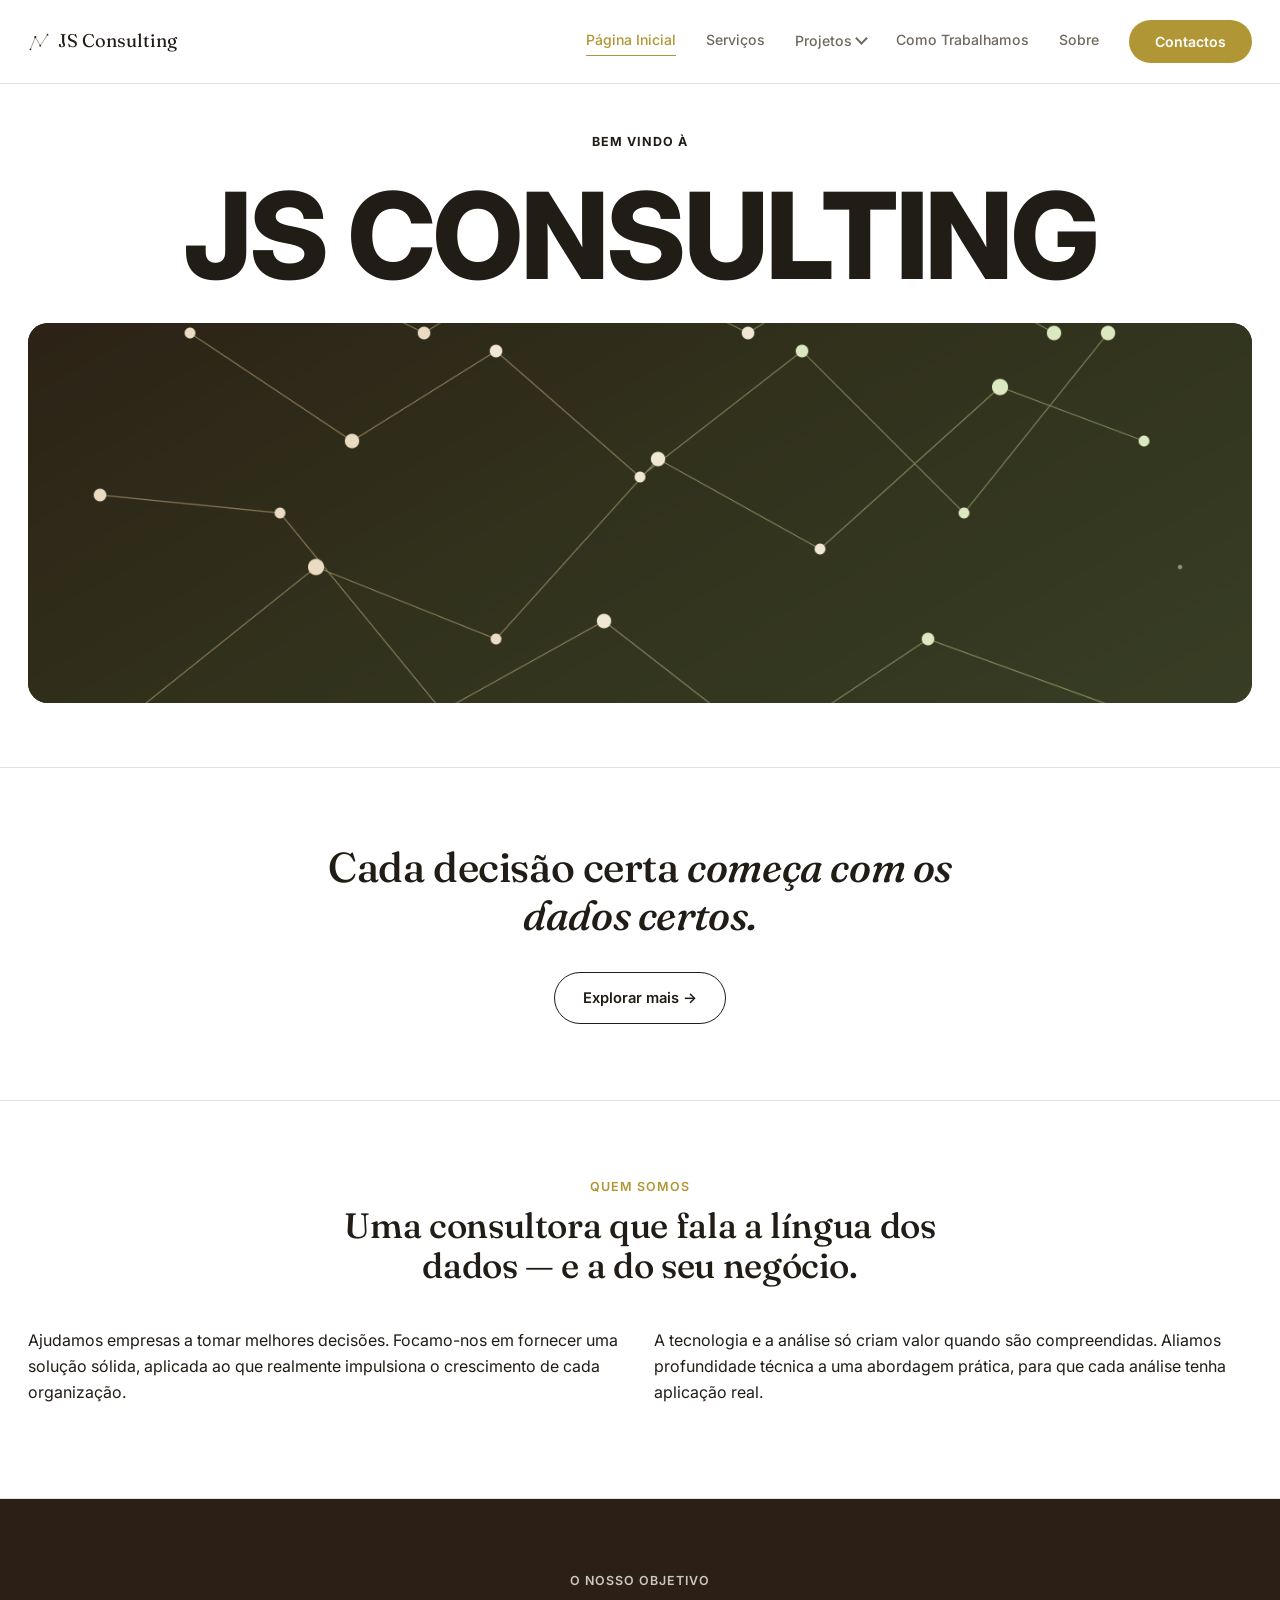
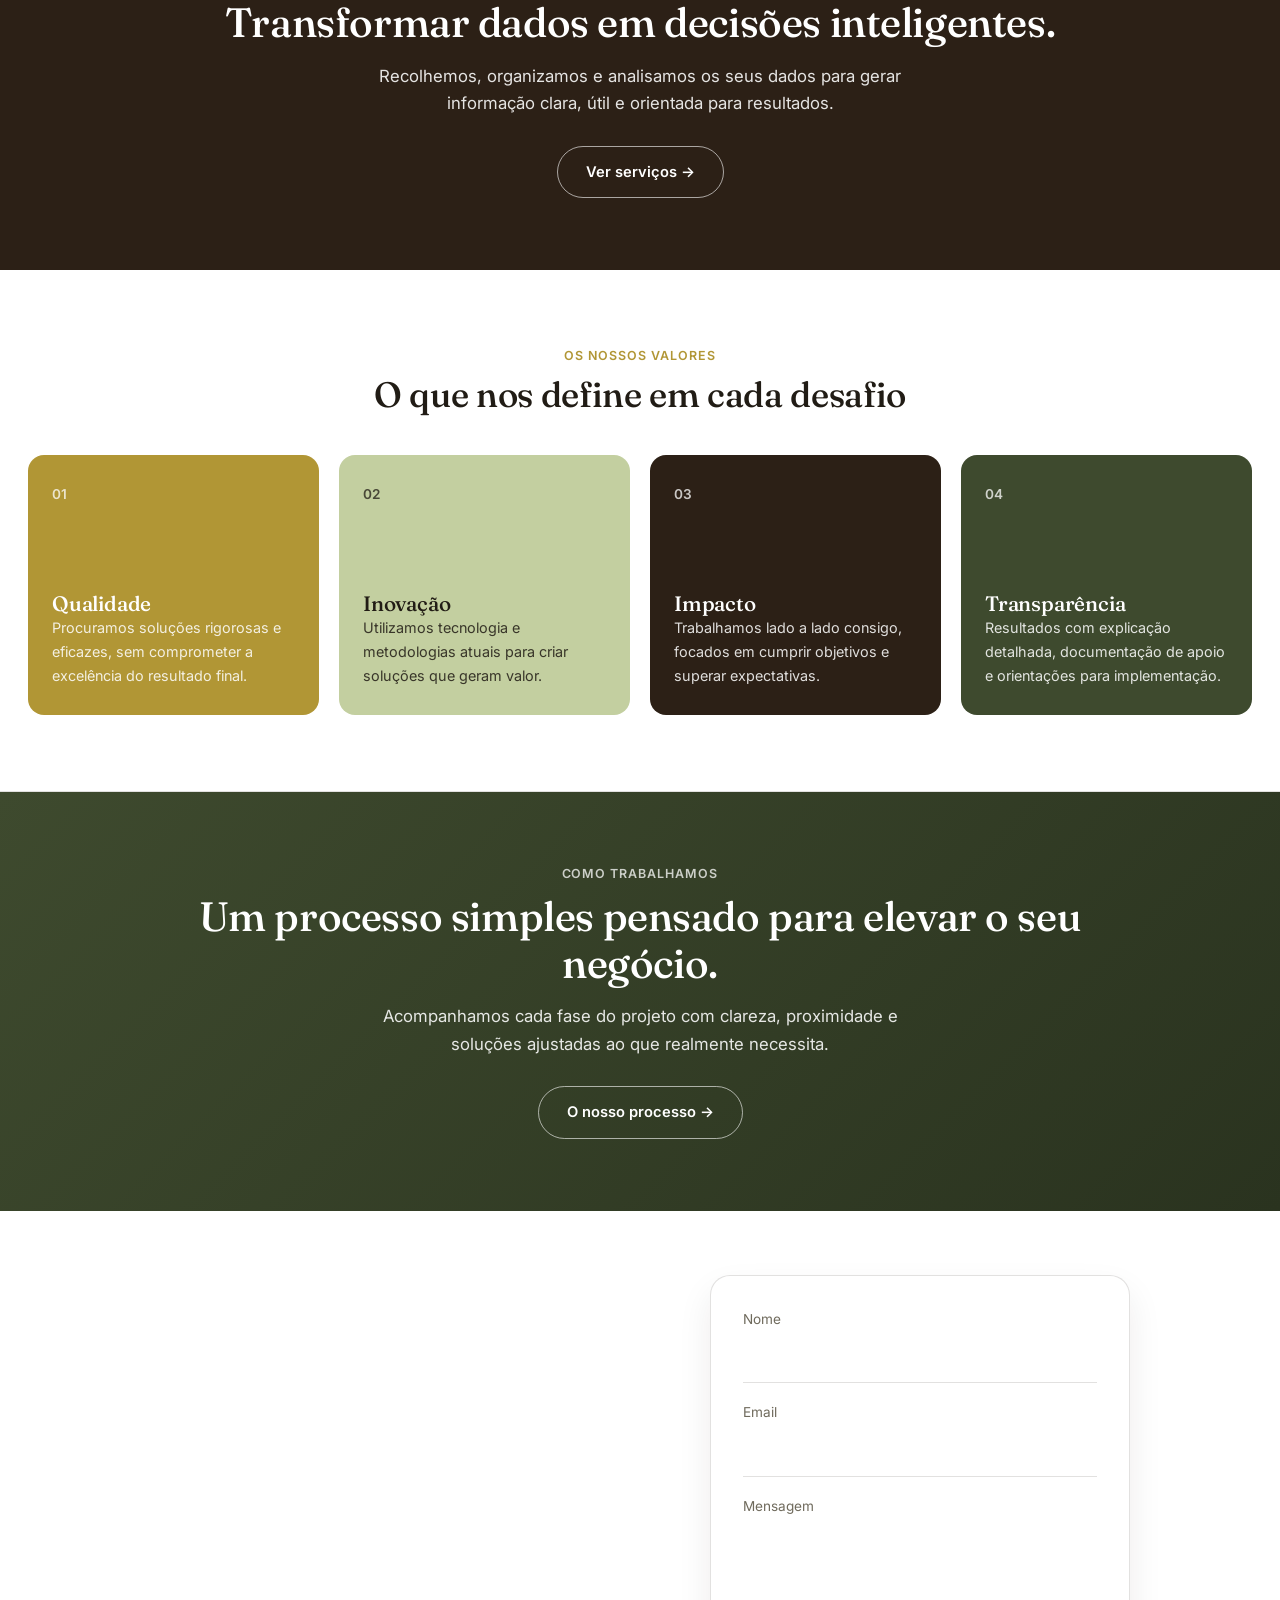
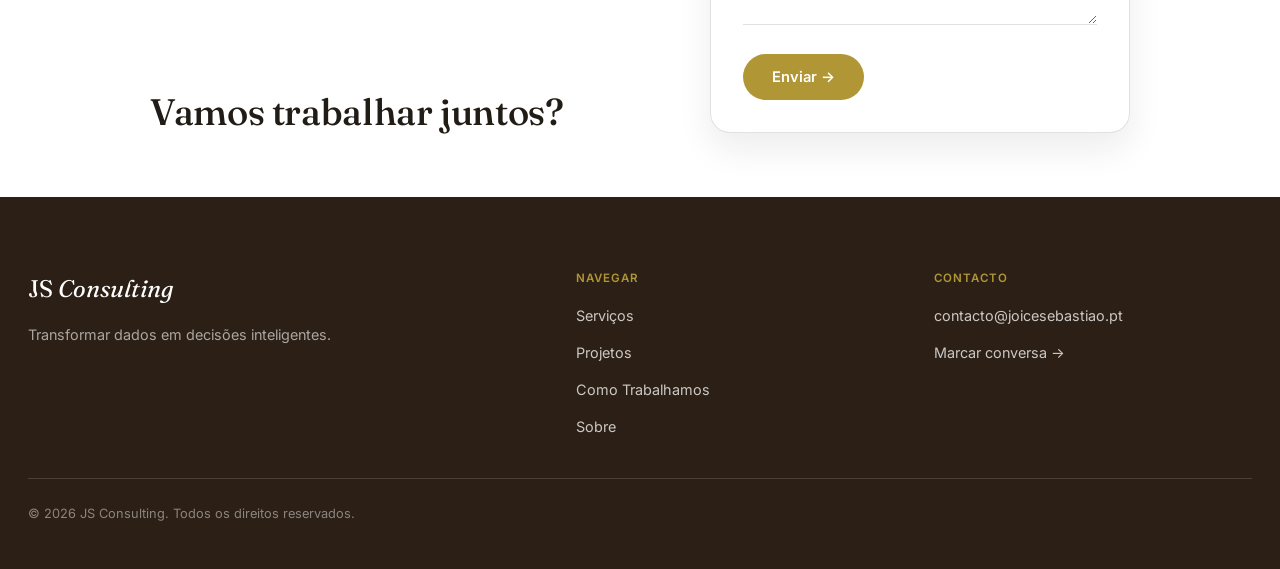
==== commit 87cddce5: "favicon" ====
--- a/index.html
+++ b/index.html
@@ -5,12 +5,25 @@
 <meta name="viewport" content="width=device-width, initial-scale=1.0">
 <title>JS Consulting — Dados para decisões melhores</title>
 <meta name="description" content="Ajudamos empresas a tomar decisões baseadas em dados: segmentação de clientes, classificação de risco de crédito e previsão de vendas.">
-<link rel="stylesheet" href="css/style.css?v=52">
+<link rel="icon" type="image/svg+xml" href="assets/favicon.svg">
+<link rel="stylesheet" href="css/style.css?v=54">
 </head>
 <body>
 
 <div class="navbar-wrap">
   <div class="navbar-shell">
+    <a href="index.html" class="navbar__brand">
+      <svg width="22" height="22" viewBox="0 0 36 36" fill="none" xmlns="http://www.w3.org/2000/svg">
+        <line x1="4" y1="30" x2="12" y2="10" stroke="currentColor" stroke-width="0.7"/>
+        <line x1="12" y1="10" x2="20" y2="24" stroke="currentColor" stroke-width="0.7"/>
+        <line x1="20" y1="24" x2="32" y2="6" stroke="currentColor" stroke-width="0.7"/>
+        <circle cx="4" cy="30" r="1.4" fill="currentColor"/>
+        <circle cx="12" cy="10" r="1.8" fill="currentColor"/>
+        <circle cx="20" cy="24" r="1.4" fill="currentColor"/>
+        <circle cx="32" cy="6" r="1.4" fill="currentColor"/>
+      </svg>
+      JS Consulting
+    </a>
     <nav class="navbar">
       <button class="navbar__toggle" aria-label="Abrir menu">&#9776;</button>
       <ul class="navbar__links">
--- a/css/style.css
+++ b/css/style.css
@@ -143,7 +143,23 @@
   margin: 0 auto;
   padding: 20px 28px;
   display: flex;
-  justify-content: flex-end;
+  align-items: center;
+  justify-content: space-between;
+}
+
+.navbar__brand {
+  display: flex;
+  align-items: center;
+  gap: 8px;
+  font-family: var(--font-serif);
+  font-size: 1.15rem;
+  color: var(--text);
+  white-space: nowrap;
+}
+
+.navbar__brand svg {
+  color: var(--color-blue);
+  flex-shrink: 0;
 }
 
 .navbar {
@@ -1732,7 +1748,7 @@
   }
 
   .navbar-shell {
-    justify-content: flex-end;
+    justify-content: space-between;
     padding: 16px 24px;
   }
 
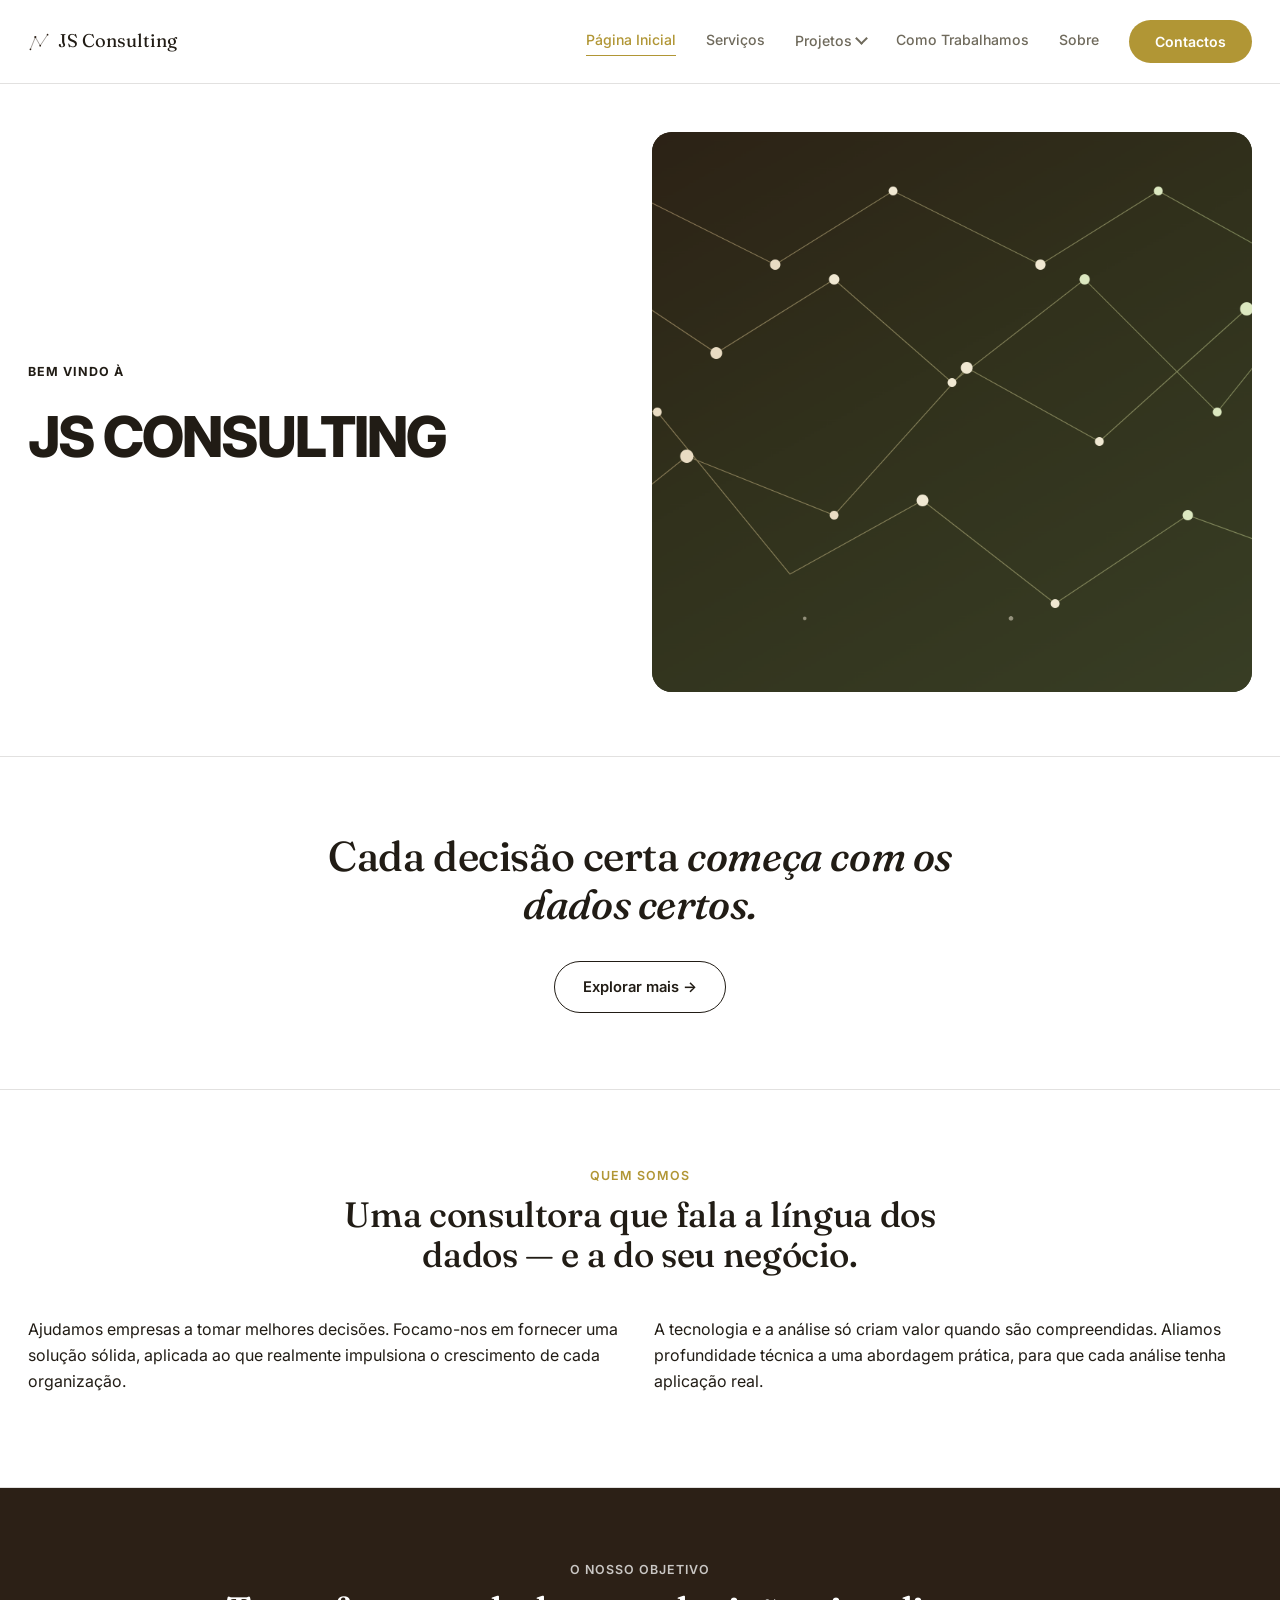
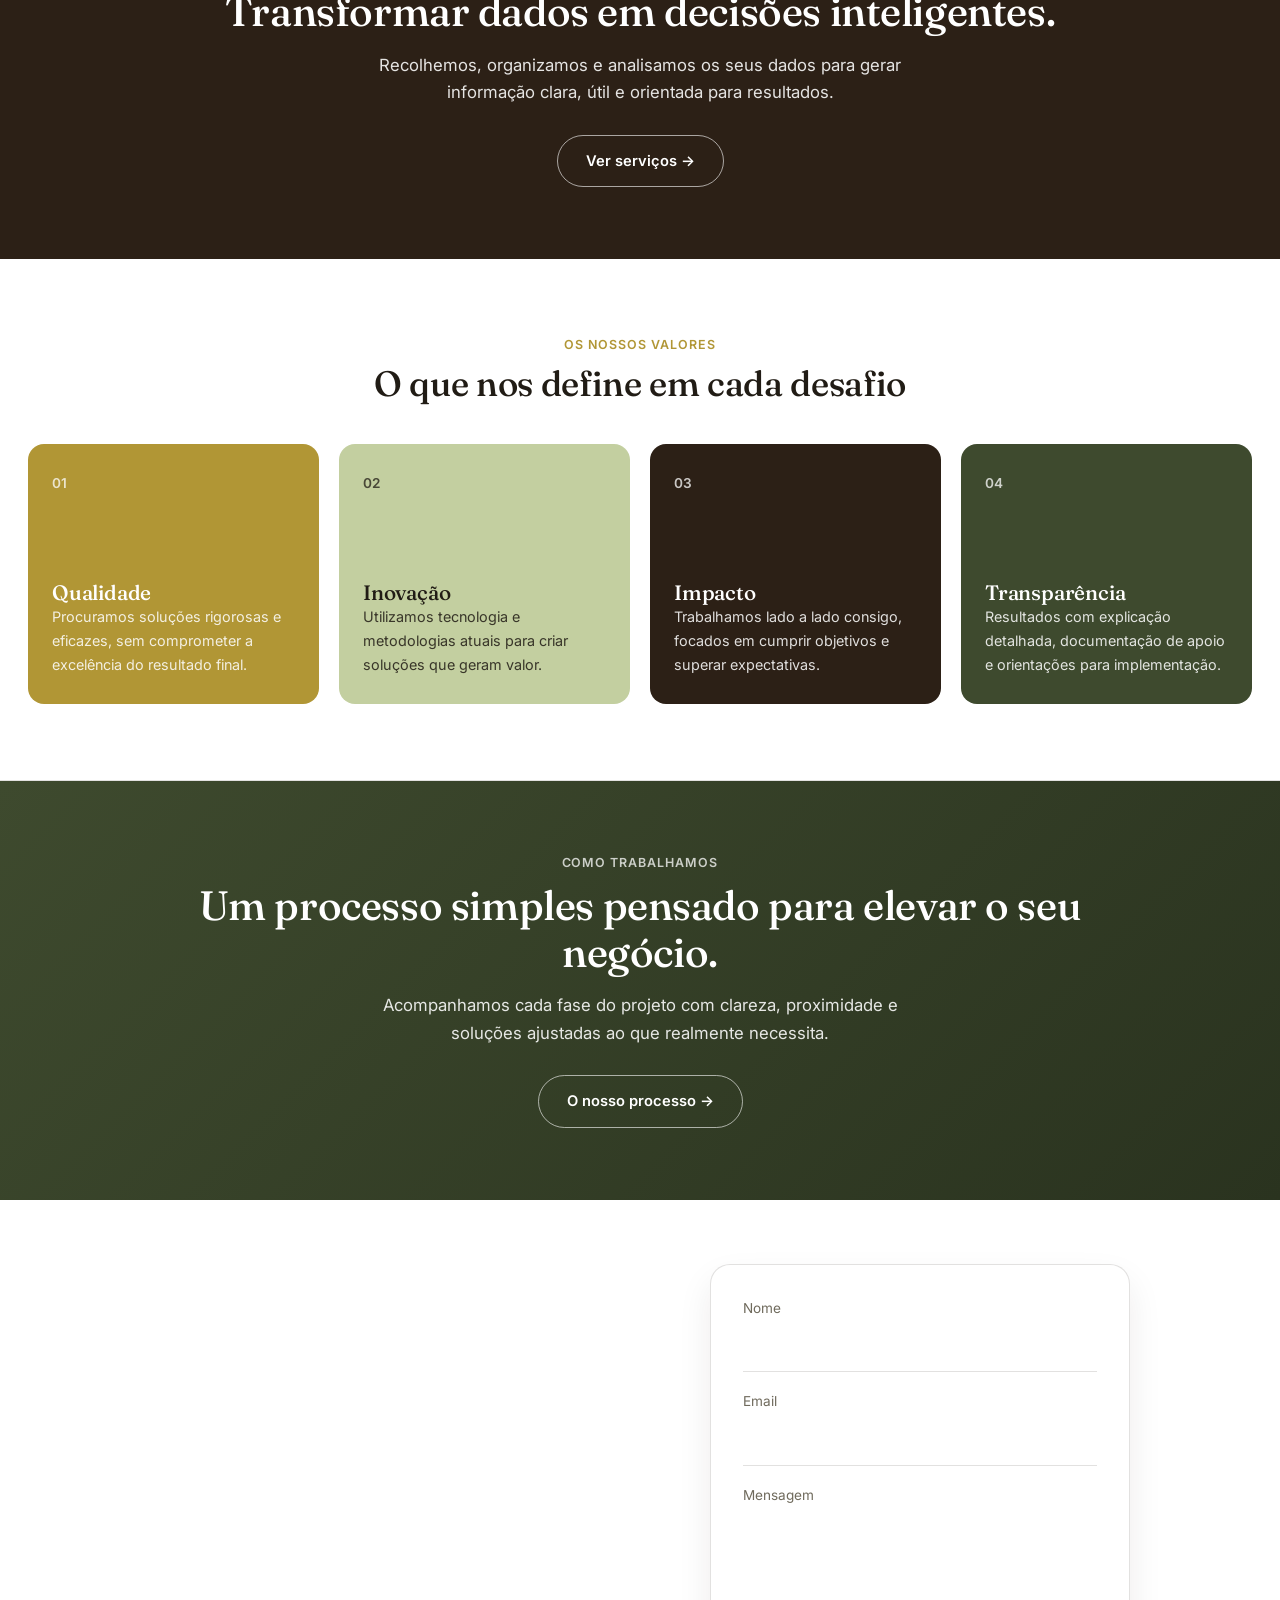
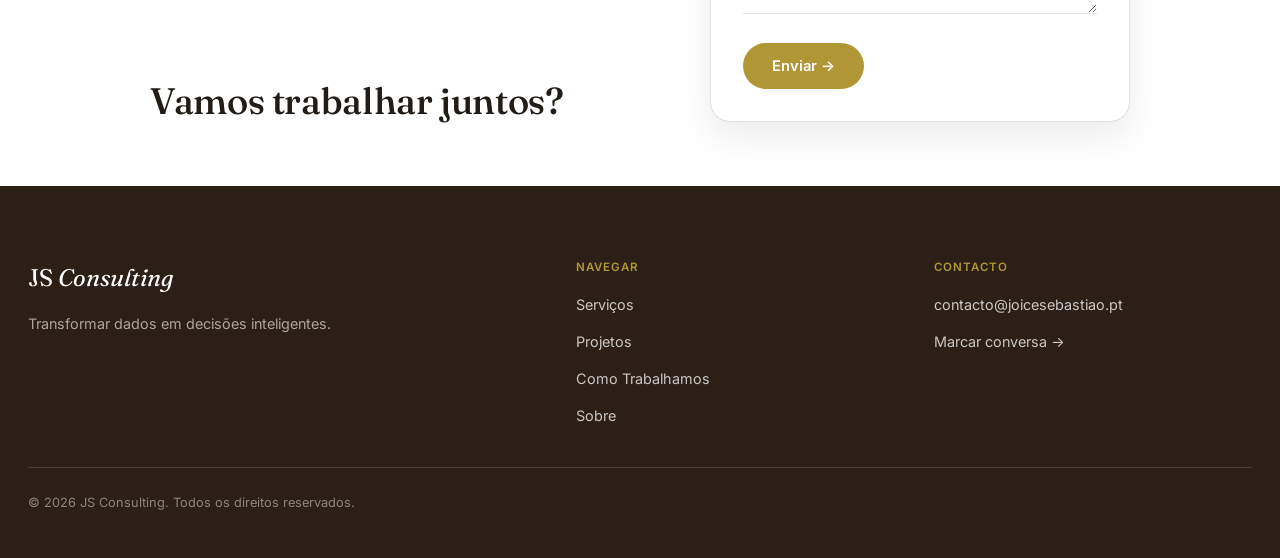
==== commit 7001a874: "Latest updates - initial page and forms" ====
--- a/index.html
+++ b/index.html
@@ -6,7 +6,7 @@
 <title>JS Consulting — Dados para decisões melhores</title>
 <meta name="description" content="Ajudamos empresas a tomar decisões baseadas em dados: segmentação de clientes, classificação de risco de crédito e previsão de vendas.">
 <link rel="icon" type="image/svg+xml" href="assets/favicon.svg">
-<link rel="stylesheet" href="css/style.css?v=54">
+<link rel="stylesheet" href="css/style.css?v=62">
 </head>
 <body>
 
@@ -46,13 +46,13 @@
 </div>
 
 <header class="launch-hero">
-  <div class="container">
-    <div class="launch-hero__eyebrows">
-      <span>Bem vindo à</span>
+  <div class="container launch-hero__row">
+    <div class="launch-hero__text">
+      <div class="launch-hero__eyebrows">
+        <span>Bem vindo à</span>
+      </div>
+      <h1 class="launch-hero__title">JS Consulting</h1>
     </div>
-    <h1 class="launch-hero__title">JS Consulting</h1>
-  </div>
-  <div class="container">
     <div class="launch-hero__photo">
       <img src="assets/hero-banner.png" alt="" width="2720" height="1520">
     </div>
@@ -146,7 +146,8 @@
   <div class="container">
     <div class="home-contact__card">
       <h2>Vamos trabalhar juntos?</h2>
-      <form class="home-contact__form" action="mailto:contacto@joicesebastiao.pt" method="post" enctype="text/plain">
+      <form class="home-contact__form" action="https://formspree.io/f/xaqrpooe" method="POST">
+        <input type="hidden" name="_subject" value="Novo contacto via jsconsulting.pt">
         <div class="form-field">
           <label for="home-nome">Nome</label>
           <input type="text" id="home-nome" name="nome" required>
@@ -192,6 +193,6 @@
   </div>
 </footer>
 
-<script src="js/script.js?v=15"></script>
+<script src="js/script.js?v=17"></script>
 </body>
 </html>
--- a/css/style.css
+++ b/css/style.css
@@ -1083,6 +1083,20 @@
   resize: vertical;
 }
 
+.form-success h3 {
+  font-family: var(--font-serif);
+  font-weight: 500;
+  font-size: 1.4rem;
+  margin: 0 0 8px;
+  color: var(--text);
+}
+
+.form-success p {
+  color: var(--text-muted);
+  font-size: 0.95rem;
+  margin: 0;
+}
+
 /* Modal */
 .modal-overlay {
   position: fixed;
@@ -1382,6 +1396,60 @@
   object-fit: cover;
 }
 
+.launch-hero__row {
+  display: flex;
+  align-items: center;
+  gap: 24px;
+}
+
+.launch-hero__row .launch-hero__text {
+  flex: 1 1 50%;
+  min-width: 0;
+}
+
+.launch-hero__row .launch-hero__eyebrows {
+  justify-content: flex-start;
+  text-align: left;
+}
+
+.launch-hero__row .launch-hero__title {
+  text-align: left;
+  margin-bottom: 0;
+  white-space: nowrap;
+  letter-spacing: -0.035em;
+  font-size: clamp(1.6rem, 4.4vw, 4.4rem);
+}
+
+.launch-hero__row .launch-hero__photo {
+  flex: 1 1 50%;
+  min-width: 0;
+  height: 560px;
+  align-self: stretch;
+}
+
+@media (max-width: 860px) {
+  .launch-hero__row {
+    flex-direction: column;
+    align-items: stretch;
+    gap: 32px;
+  }
+
+  .launch-hero__row .launch-hero__eyebrows,
+  .launch-hero__row .launch-hero__title {
+    text-align: center;
+    justify-content: center;
+  }
+
+  .launch-hero__row .launch-hero__title {
+    white-space: normal;
+    font-size: clamp(3rem, 10vw, 5.5rem);
+  }
+
+  .launch-hero__row .launch-hero__photo {
+    height: 320px;
+  }
+}
+
 /* Homepage narrative sections */
 .narrative-block {
   padding: 72px 0;
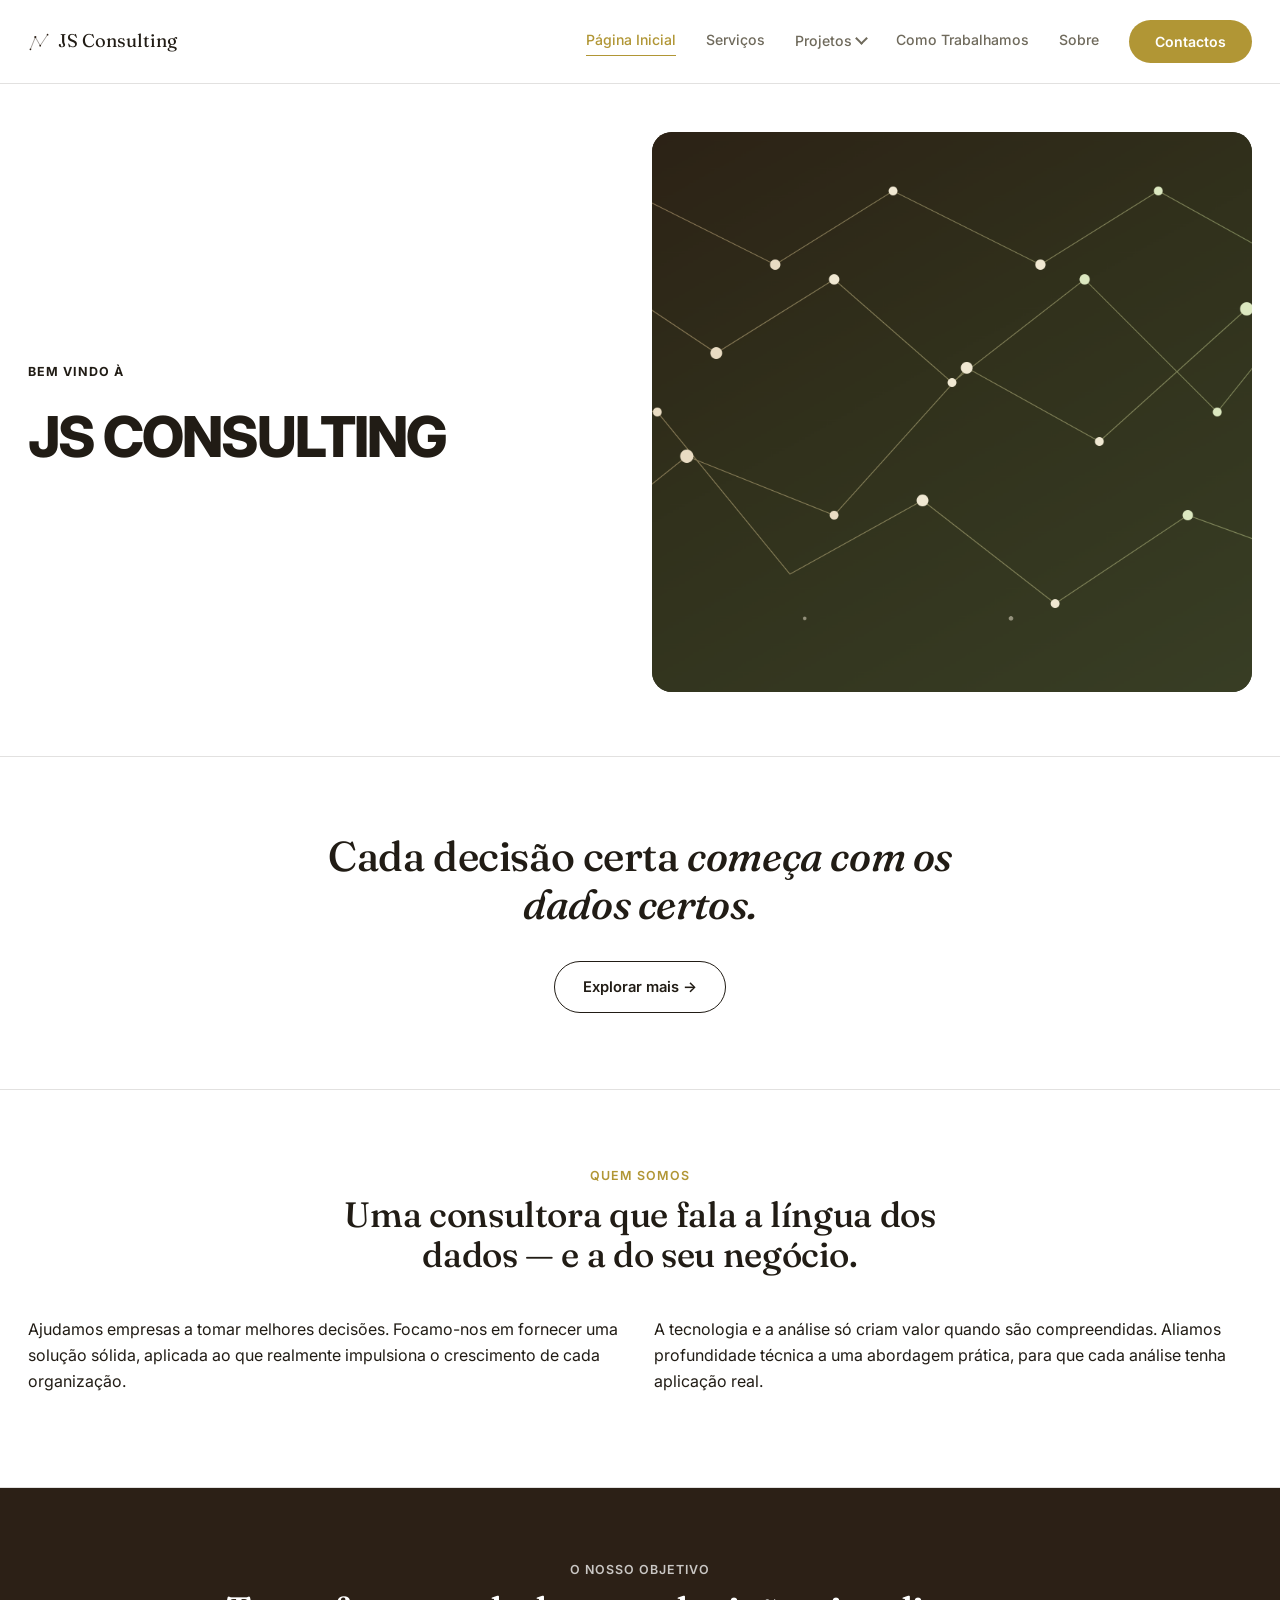
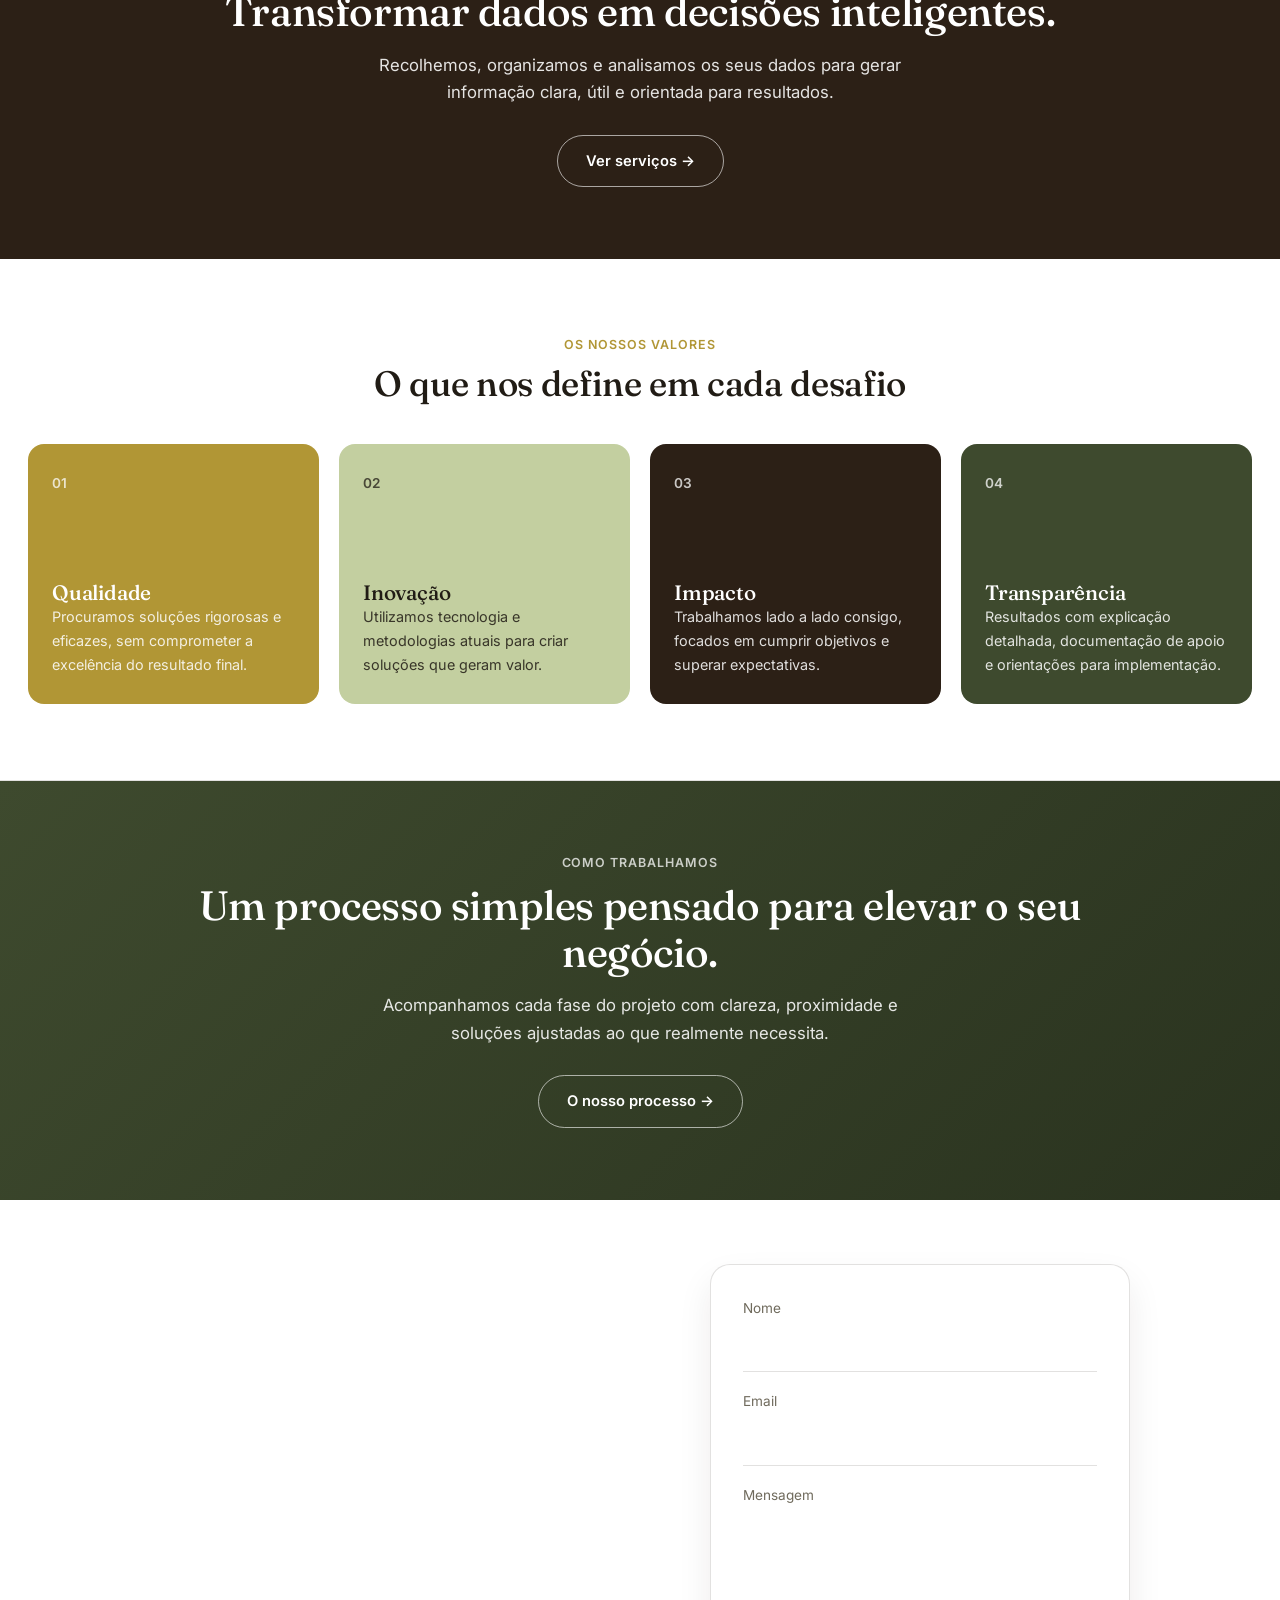
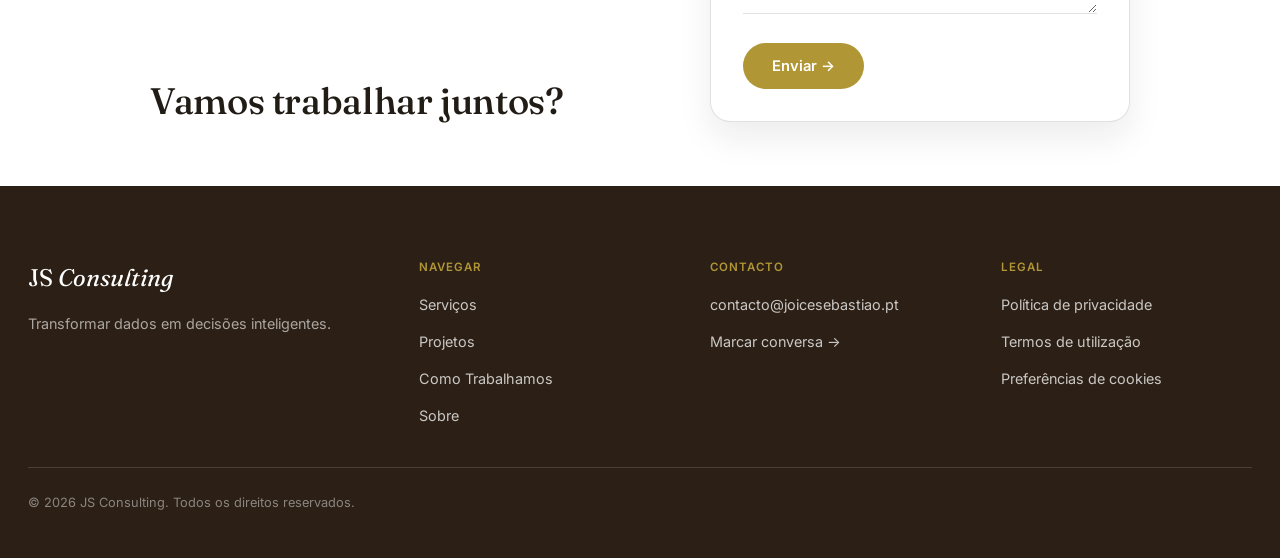
==== commit 0c947bae: "Legal section" ====
--- a/index.html
+++ b/index.html
@@ -6,7 +6,7 @@
 <title>JS Consulting — Dados para decisões melhores</title>
 <meta name="description" content="Ajudamos empresas a tomar decisões baseadas em dados: segmentação de clientes, classificação de risco de crédito e previsão de vendas.">
 <link rel="icon" type="image/svg+xml" href="assets/favicon.svg">
-<link rel="stylesheet" href="css/style.css?v=62">
+<link rel="stylesheet" href="css/style.css?v=64">
 </head>
 <body>
 
@@ -187,6 +187,13 @@
         <a href="mailto:contacto@joicesebastiao.pt">contacto@joicesebastiao.pt</a>
         <a href="contactos.html">Marcar conversa &rarr;</a>
       </div>
+
+      <div class="footer__col">
+        <span class="footer__col-title">Legal</span>
+        <a href="politica-privacidade.html">Política de privacidade</a>
+        <a href="termos-utilizacao.html">Termos de utilização</a>
+        <a href="cookies.html">Preferências de cookies</a>
+      </div>
     </div>
 
     <p class="footer__meta">&copy; 2026 JS Consulting. Todos os direitos reservados.</p>
@@ -194,5 +201,6 @@
 </footer>
 
 <script src="js/script.js?v=17"></script>
+<script type='module' src='https://static.cloudflareinsights.com/beacon.min.js' data-cf-beacon='{"token": "d46a8511cd884fc19f9b719f2fb2b67a"}'></script>
 </body>
 </html>
--- a/css/style.css
+++ b/css/style.css
@@ -1289,6 +1289,23 @@
   font-size: 0.8rem;
 }
 
+.detail-body .check-list {
+  gap: 8px;
+}
+
+.detail-body .check-list li {
+  padding: 10px 16px;
+  gap: 10px;
+  font-size: 0.85rem;
+  line-height: 1.5;
+}
+
+.detail-body .check-list li::before {
+  width: 20px;
+  height: 20px;
+  font-size: 0.65rem;
+}
+
 .modal__footer {
   padding: 28px 56px 44px;
   border-top: 1px solid var(--line);
@@ -1698,7 +1715,7 @@
 
 .footer__grid {
   display: grid;
-  grid-template-columns: 1.6fr 1fr 1fr;
+  grid-template-columns: 1.4fr 1fr 1fr 1fr;
   gap: 40px;
   padding-bottom: 40px;
   border-bottom: 1px solid rgba(255, 255, 255, 0.14);
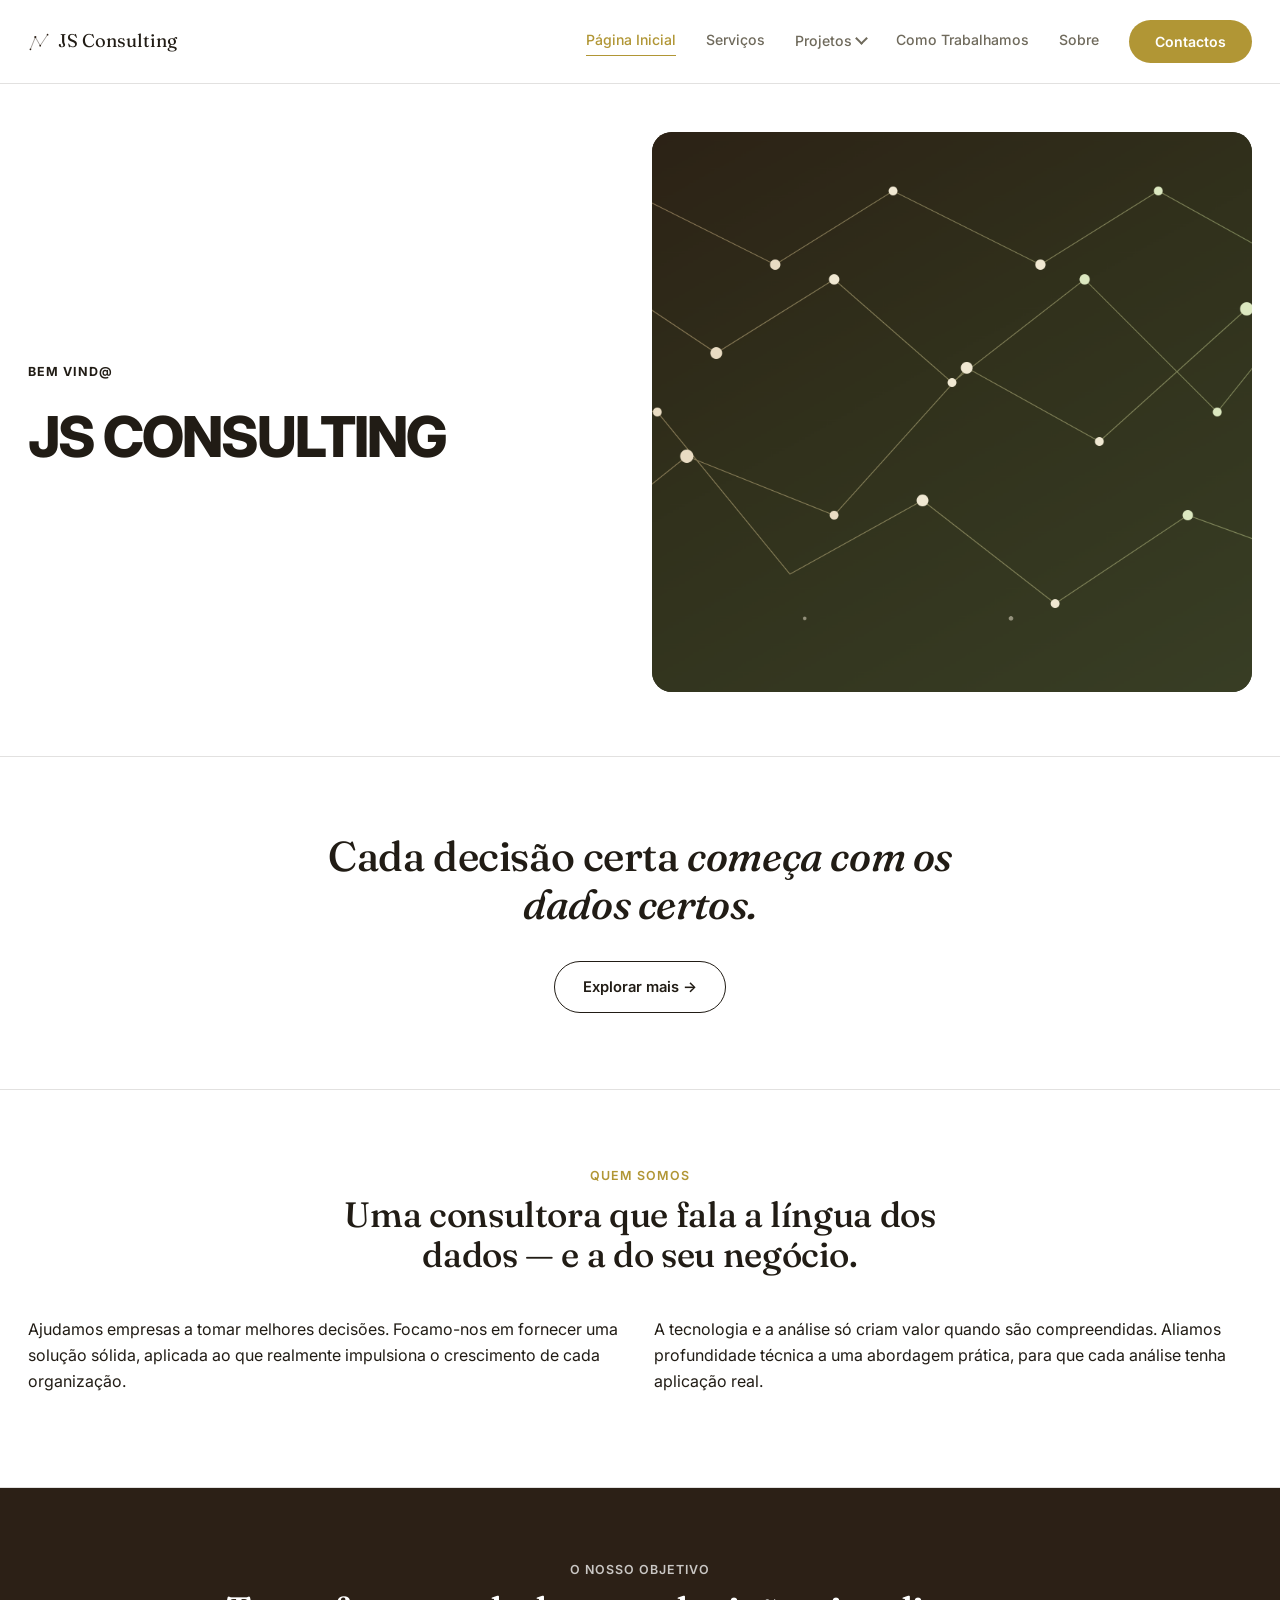
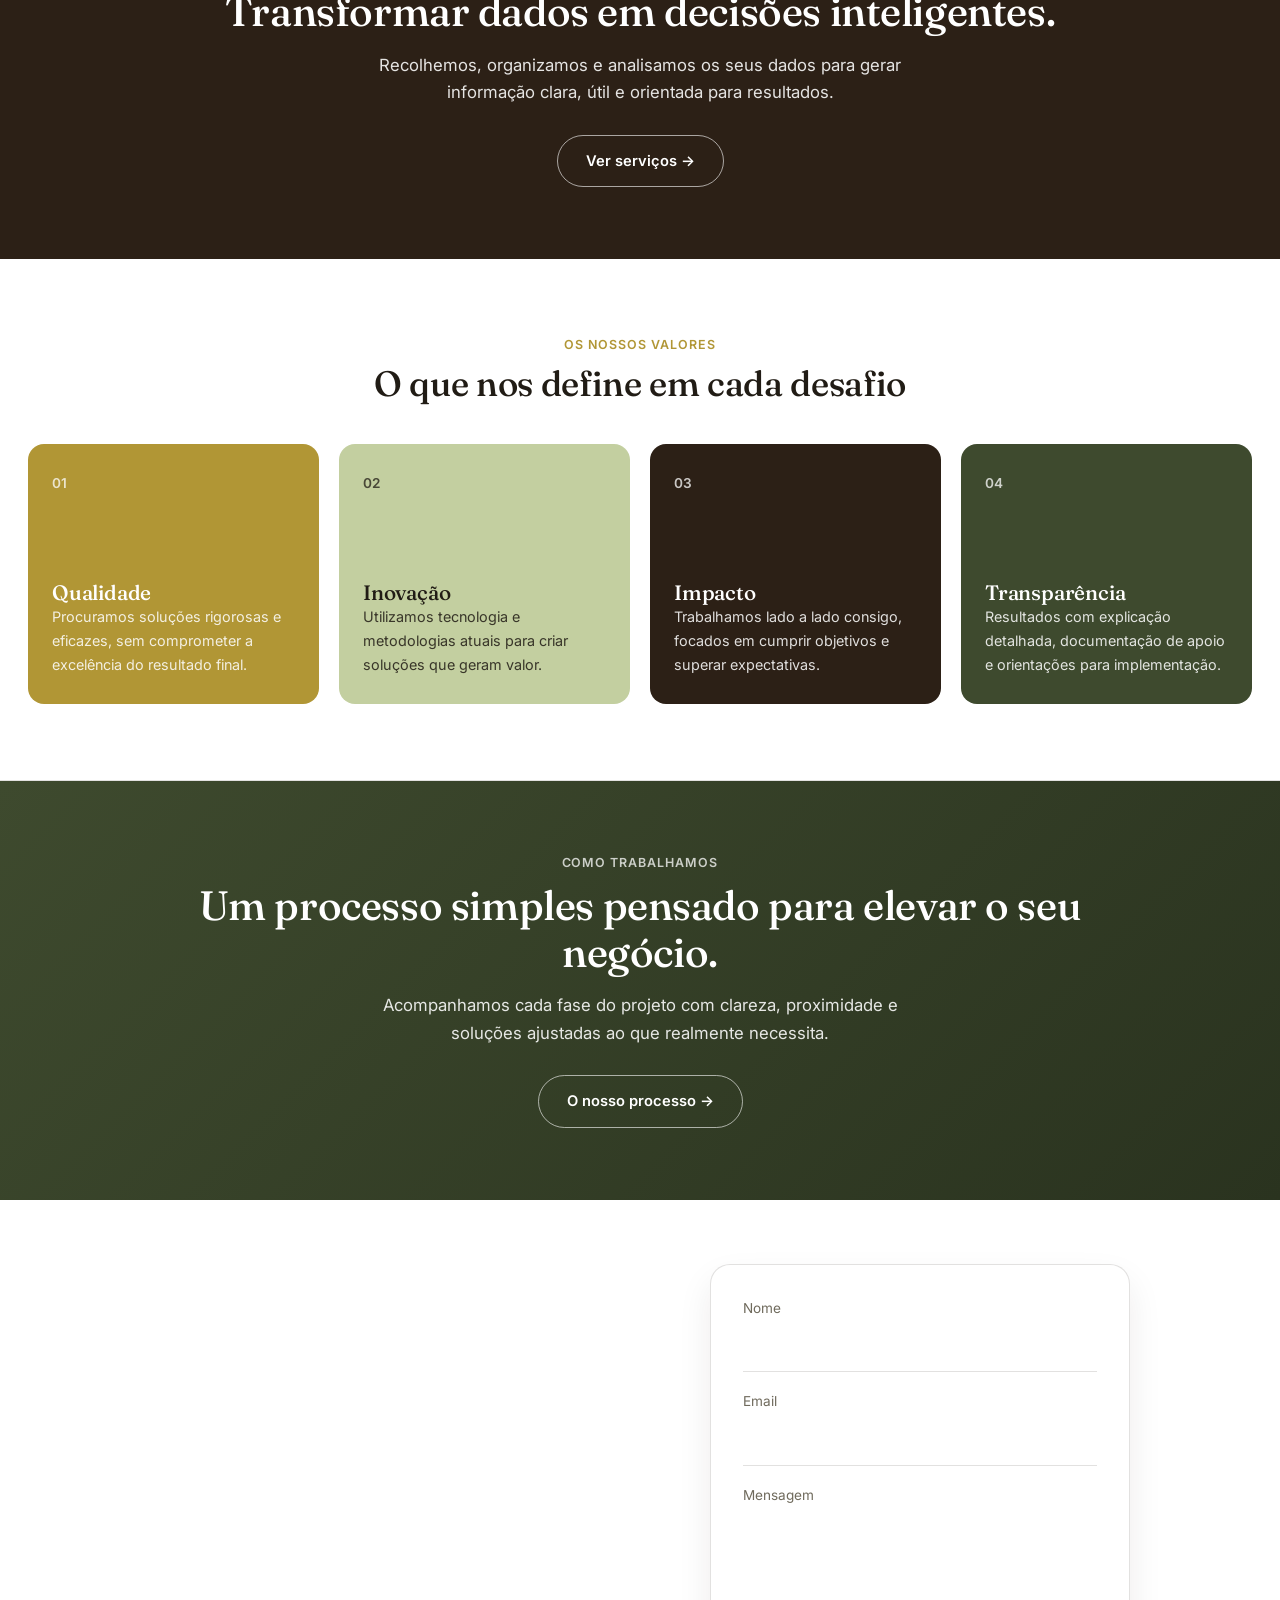
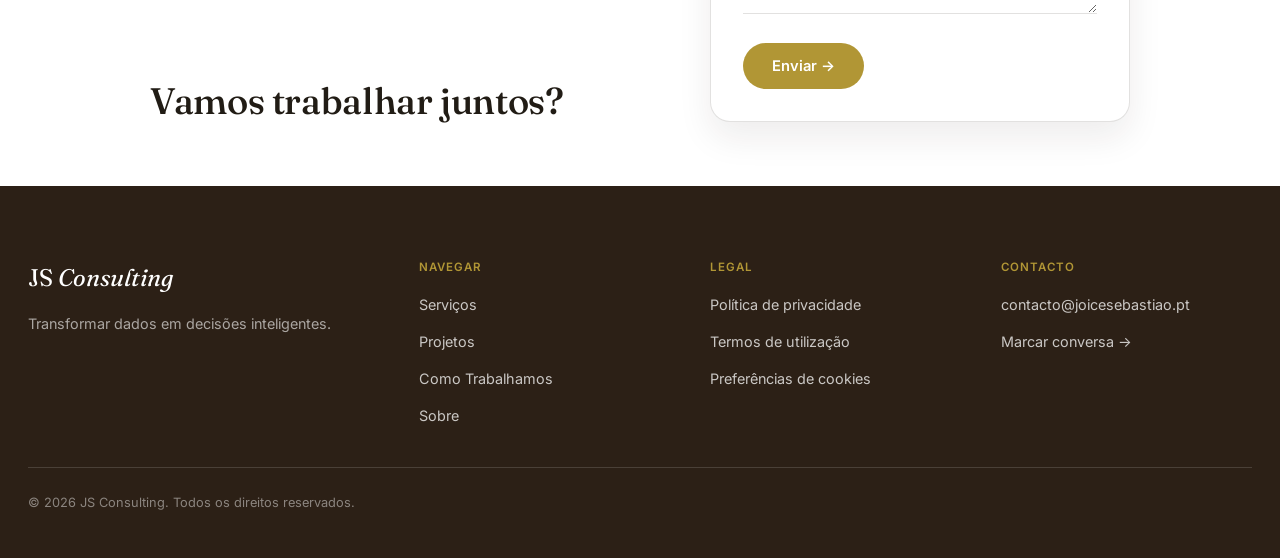
==== commit 5276badd: "Updating" ====
--- a/index.html
+++ b/index.html
@@ -6,7 +6,7 @@
 <title>JS Consulting — Dados para decisões melhores</title>
 <meta name="description" content="Ajudamos empresas a tomar decisões baseadas em dados: segmentação de clientes, classificação de risco de crédito e previsão de vendas.">
 <link rel="icon" type="image/svg+xml" href="assets/favicon.svg">
-<link rel="stylesheet" href="css/style.css?v=64">
+<link rel="stylesheet" href="css/style.css?v=66">
 </head>
 <body>
 
@@ -49,7 +49,7 @@
   <div class="container launch-hero__row">
     <div class="launch-hero__text">
       <div class="launch-hero__eyebrows">
-        <span>Bem vindo à</span>
+        <span>Bem vind@</span>
       </div>
       <h1 class="launch-hero__title">JS Consulting</h1>
     </div>
@@ -183,24 +183,24 @@
       </div>
 
       <div class="footer__col">
-        <span class="footer__col-title">Contacto</span>
-        <a href="mailto:contacto@joicesebastiao.pt">contacto@joicesebastiao.pt</a>
-        <a href="contactos.html">Marcar conversa &rarr;</a>
-      </div>
-
-      <div class="footer__col">
         <span class="footer__col-title">Legal</span>
         <a href="politica-privacidade.html">Política de privacidade</a>
         <a href="termos-utilizacao.html">Termos de utilização</a>
         <a href="cookies.html">Preferências de cookies</a>
       </div>
+
+      <div class="footer__col">
+        <span class="footer__col-title">Contacto</span>
+        <a href="mailto:contacto@joicesebastiao.pt">contacto@joicesebastiao.pt</a>
+        <a href="contactos.html">Marcar conversa &rarr;</a>
+      </div>
     </div>
 
     <p class="footer__meta">&copy; 2026 JS Consulting. Todos os direitos reservados.</p>
   </div>
 </footer>
 
-<script src="js/script.js?v=17"></script>
+<script src="js/script.js?v=19"></script>
 <script type='module' src='https://static.cloudflareinsights.com/beacon.min.js' data-cf-beacon='{"token": "d46a8511cd884fc19f9b719f2fb2b67a"}'></script>
 </body>
 </html>
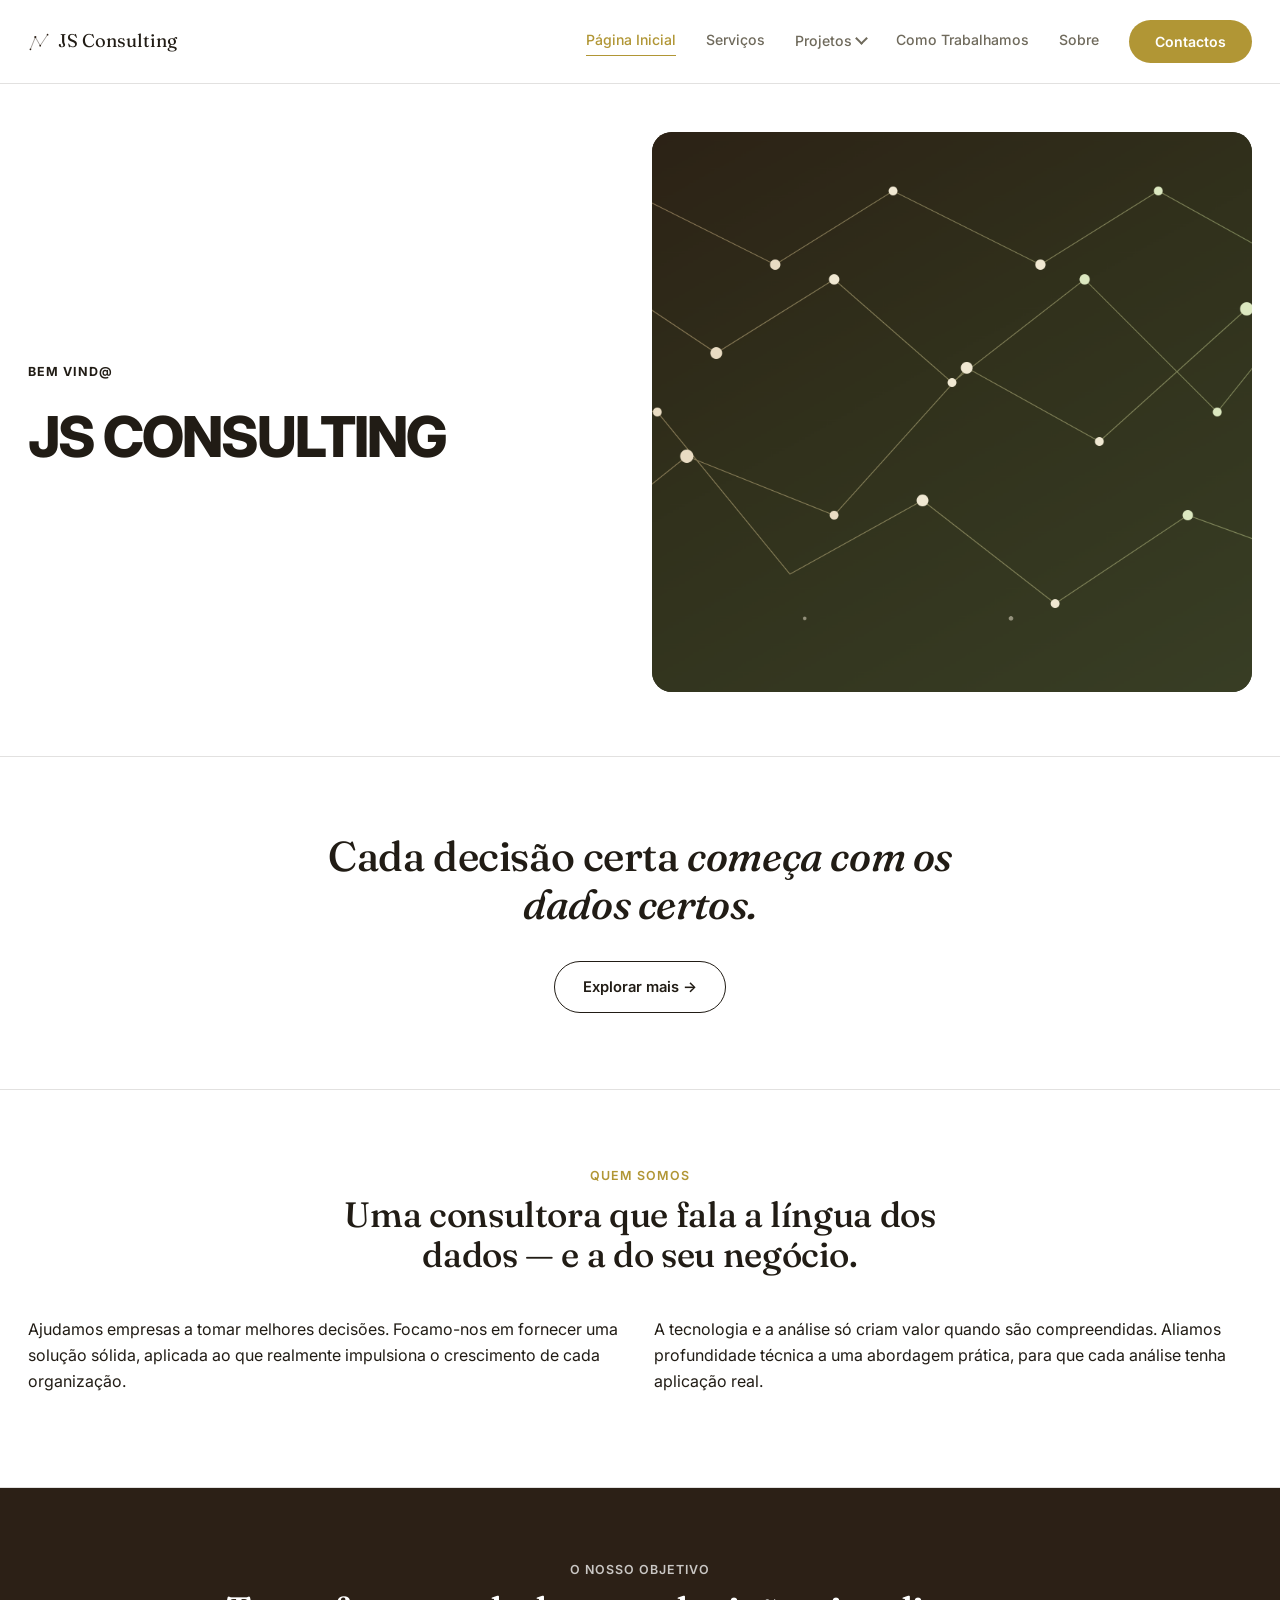
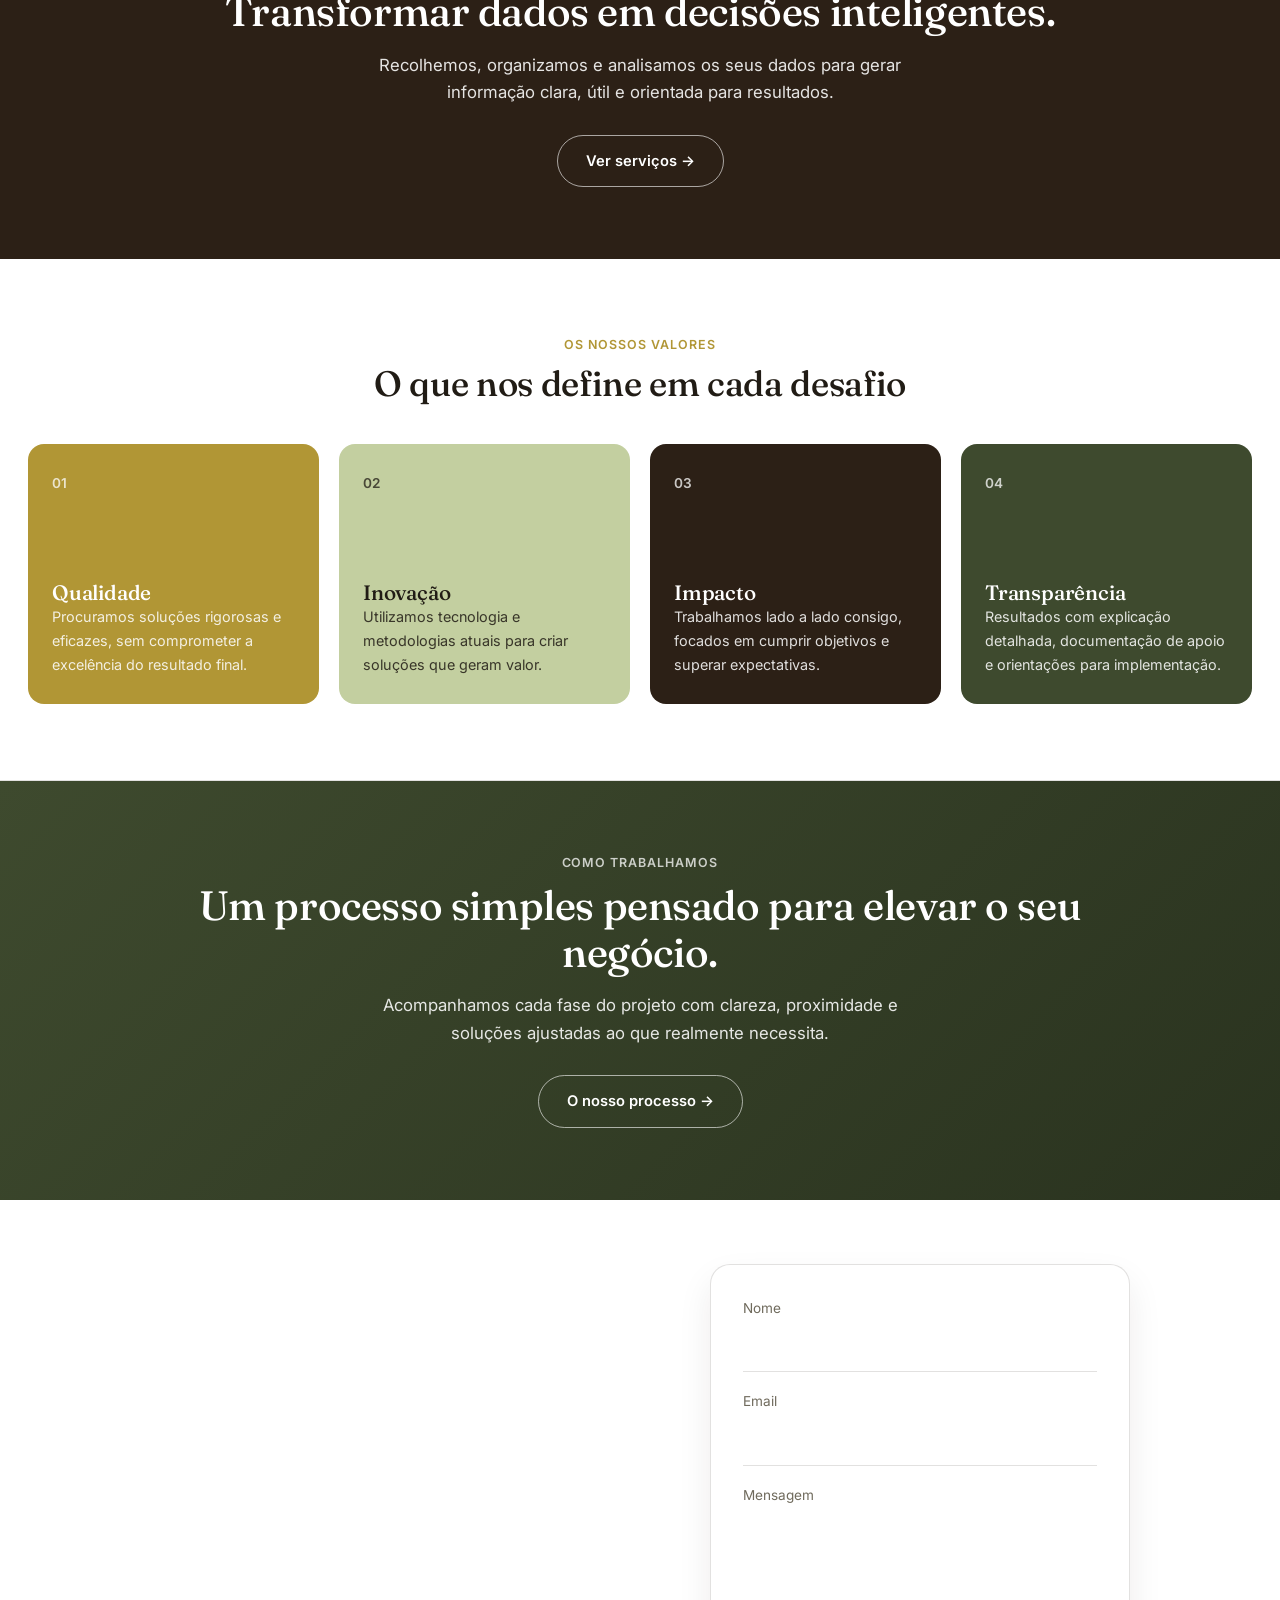
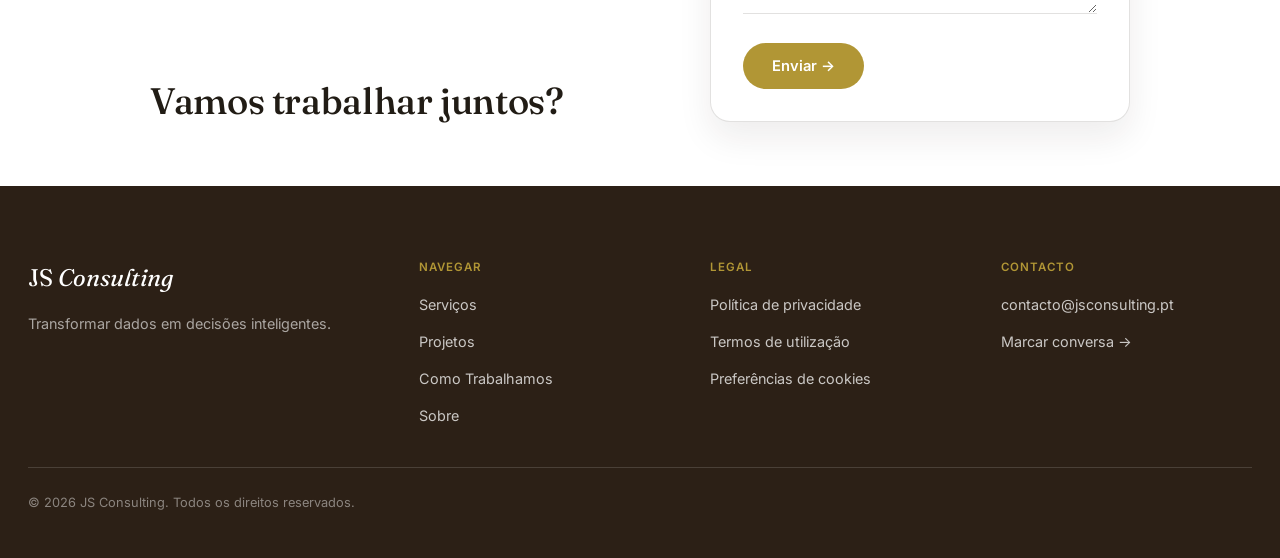
==== commit 6f66dfa6: "Updating email address" ====
--- a/index.html
+++ b/index.html
@@ -191,7 +191,7 @@
 
       <div class="footer__col">
         <span class="footer__col-title">Contacto</span>
-        <a href="mailto:contacto@joicesebastiao.pt">contacto@joicesebastiao.pt</a>
+        <a href="mailto:contacto@jsconsulting.pt">contacto@jsconsulting.pt</a>
         <a href="contactos.html">Marcar conversa &rarr;</a>
       </div>
     </div>
